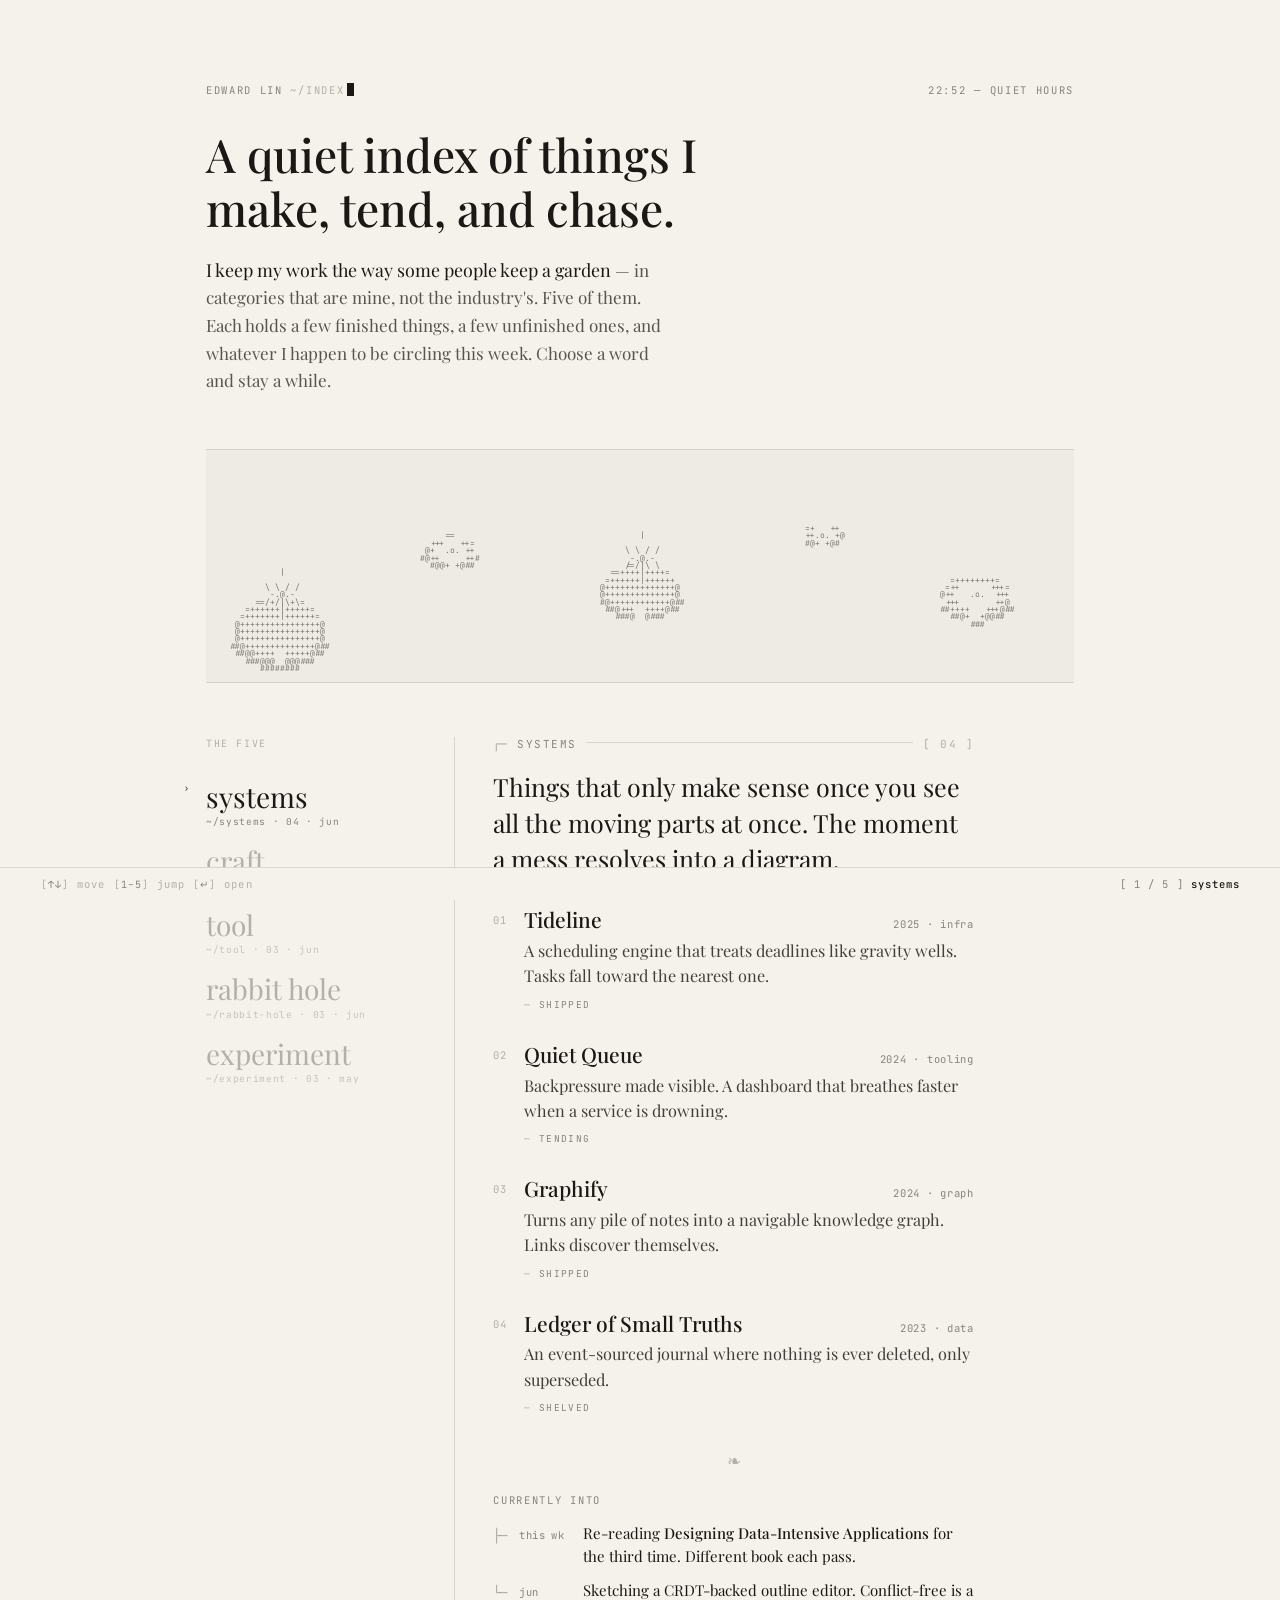
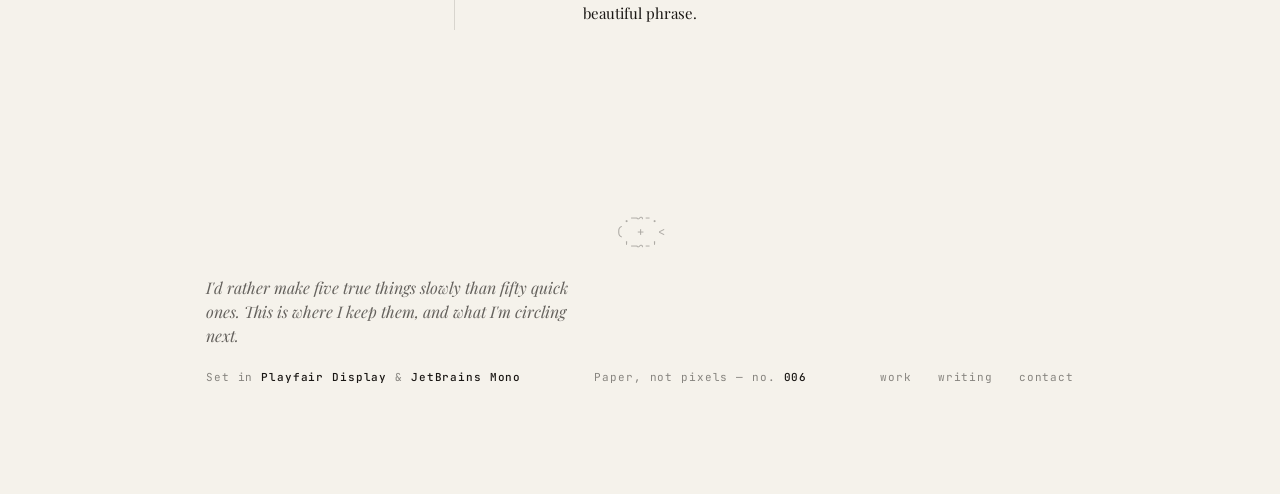
==== pond.html @ a30a9e7a "Taper pad rings with a decaying excitation after motion stops" ====
<!DOCTYPE html>
<html lang="en">
<head>
<meta charset="UTF-8" />
<meta name="viewport" content="width=device-width, initial-scale=1.0" />
<title>Edward Lin</title>
<link rel="preconnect" href="https://fonts.googleapis.com" />
<link rel="preconnect" href="https://fonts.gstatic.com" crossorigin />
<link href="https://fonts.googleapis.com/css2?family=JetBrains+Mono:wght@400;500&family=Playfair+Display:ital,wght@0,400;0,500;0,600;1,400;1,500&display=swap" rel="stylesheet" />
<style>
  :root {
    --paper: #F5F2EB;
    --ink: #1a1714;
    --soft: rgba(26, 23, 20, 0.50);
    --faint: rgba(26, 23, 20, 0.30);
    --hair: rgba(26, 23, 20, 0.13);
    --mono: "JetBrains Mono", ui-monospace, Menlo, monospace;
    --serif: "Playfair Display", Georgia, serif;
  }

  * { box-sizing: border-box; }

  html { -webkit-font-smoothing: antialiased; }
  body {
    margin: 0;
    min-height: 100vh;
    background: var(--paper);
    color: var(--ink);
    font-family: var(--serif);
    overflow-x: hidden;
    padding-bottom: 46px;
  }

  /* ---------- atmosphere: slow ripples under the paper ---------- */
  #pond {
    position: fixed;
    inset: 0;
    z-index: 0;
    pointer-events: none;
    overflow: hidden;
  }
  .ring {
    position: absolute;
    border: 1px solid rgba(26, 23, 20, 0.04);
    border-radius: 50%;
    width: 40px;
    height: 40px;
    transform: translate(-50%, -50%) scale(0.1);
    opacity: 0;
    will-change: transform, opacity;
  }
  @keyframes spread {
    0%   { opacity: 0;    transform: translate(-50%, -50%) scale(0.1); }
    20%  { opacity: 0.45; }
    100% { opacity: 0;    transform: translate(-50%, -50%) scale(9); }
  }
  .ring.tap { border-color: rgba(26, 23, 20, 0.22); }
  @keyframes tap {
    0%   { opacity: 0;   transform: translate(-50%, -50%) scale(0.1); }
    14%  { opacity: 0.6; }
    100% { opacity: 0;   transform: translate(-50%, -50%) scale(5.5); }
  }

  .page {
    position: relative;
    z-index: 1;
    max-width: 1000px;
    margin: 0 auto;
    padding: clamp(40px, 9vh, 110px) clamp(26px, 6vw, 66px) 70px;
  }

  /* ---------- header ---------- */
  .ripple-rule {
    font-family: var(--mono);
    text-align: center;
    letter-spacing: 0.55em;
    font-size: 13px;
    color: rgba(26, 23, 20, 0.20);
    margin: 0 0 clamp(38px, 7vh, 66px);
    -webkit-user-select: none;
    user-select: none;
  }
  .endmark {
    font-family: var(--mono);
    white-space: pre;
    width: max-content;
    margin: 0 auto 22px;
    font-size: 12px;
    line-height: 1.18;
    color: rgba(26, 23, 20, 0.32);
    -webkit-user-select: none;
    user-select: none;
  }

  /* ---------- ascii pond (three.js + AsciiEffect) ---------- */
  .asciipond {
    height: clamp(150px, 26vh, 240px);
    margin: 0 0 clamp(30px, 6vh, 54px);
    border-top: 1px solid rgba(26, 23, 20, 0.12);
    border-bottom: 1px solid rgba(26, 23, 20, 0.12);
    background: rgba(26, 23, 20, 0.028); /* faint ink wash: reads as water set into the paper */
    display: flex;
    align-items: center;
    justify-content: center;
    overflow: hidden;
    -webkit-user-select: none;
    user-select: none;
  }
  .asciipond > div {
    font-family: var(--mono) !important;
    color: rgba(26, 23, 20, 0.5);
    background: transparent !important;
  }
  .asciipond .rr-fallback {
    font-family: var(--mono);
    text-align: center;
    letter-spacing: 0.55em;
    font-size: 13px;
    color: rgba(26, 23, 20, 0.20);
  }

  .head {
    display: flex;
    justify-content: space-between;
    align-items: baseline;
    font-family: var(--mono);
    font-size: 10.5px;
    letter-spacing: 0.16em;
    text-transform: uppercase;
    color: var(--soft);
    margin-bottom: 30px;
  }
  .head .now { letter-spacing: 0.16em; }
  .head .prompt .dim { color: var(--faint); }
  .head .cursor {
    display: inline-block;
    width: 7px; height: 13px;
    margin-left: 3px;
    background: var(--ink);
    transform: translateY(2px);
    animation: blink 1.15s steps(1) infinite;
  }
  @keyframes blink { 0%, 50% { opacity: 1; } 50.01%, 100% { opacity: 0; } }

  .lede {
    font-family: var(--serif);
    font-size: clamp(30px, 5vw, 46px);
    font-style: normal;
    font-weight: 500;
    line-height: 1.18;
    margin: 0 0 20px;
    max-width: 18ch;
  }
  .opening {
    font-family: var(--serif);
    font-size: 17px;
    line-height: 1.62;
    color: rgba(26, 23, 20, 0.72);
    max-width: 46ch;
    margin: 0 0 clamp(30px, 6vh, 54px);
  }
  .opening .drop {
    font-size: 1.05em;
    color: var(--ink);
  }

  /* ---------- two columns ---------- */
  .body {
    display: flex;
    gap: clamp(40px, 7vw, 88px);
    align-items: flex-start;
  }

  .index {
    flex: 0 0 auto;
    display: flex;
    flex-direction: column;
    gap: 18px;
    position: sticky;
    top: 40px;
  }
  .index .ix-h {
    font-family: var(--mono);
    font-size: 10px;
    letter-spacing: 0.16em;
    text-transform: uppercase;
    color: var(--faint);
    margin-bottom: 14px;
  }
  .word {
    appearance: none;
    background: none;
    border: 0;
    text-align: left;
    cursor: pointer;
    display: flex;
    flex-direction: column;
    gap: 3px;
    padding: 0;
    position: relative;
  }
  .w-name {
    font-family: var(--serif);
    font-size: clamp(22px, 2.6vw, 28px);
    line-height: 1.08;
    color: var(--faint);
    transition: color 0.45s ease;
  }
  .word:hover .w-name { color: var(--soft); }
  .word:hover .mark { opacity: 0.35; transform: translateX(-2px); }
  .word.active .w-name { color: var(--ink); }
  .w-meta {
    font-family: var(--mono);
    font-size: 9.5px;
    letter-spacing: 0.07em;
    color: var(--faint);
    opacity: 0.7;
    transition: color 0.45s ease, opacity 0.45s ease;
  }
  .word.active .w-meta { color: var(--soft); opacity: 1; }
  .word:focus-visible {
    outline: 1px solid var(--hair);
    outline-offset: 6px;
  }
  .word .mark {
    position: absolute;
    left: -22px;
    top: 0.16em;
    color: var(--ink);
    opacity: 0;
    transform: translateX(-6px);
    transition: opacity 0.55s ease, transform 0.55s ease;
    font-family: var(--mono);
    font-size: 0.62em;
  }
  .word.active .mark { opacity: 1; transform: translateX(0); }

  /* ---------- reading ---------- */
  .reading {
    flex: 1 1 auto;
    min-width: 0;
    max-width: 52ch;
    padding-left: clamp(22px, 3vw, 40px);
    border-left: 1px solid var(--hair);
  }
  .reading.fade { animation: fade 0.32s cubic-bezier(.22,.61,.36,1); }
  @keyframes fade { from { opacity: 0.35; transform: translateY(4px); } to { opacity: 1; transform: none; } }

  .r-tag {
    display: flex;
    align-items: center;
    gap: 10px;
    font-family: var(--mono);
    font-size: 11px;
    letter-spacing: 0.13em;
    text-transform: uppercase;
    color: var(--soft);
    margin-bottom: 18px;
  }
  .r-tag .cap { color: var(--faint); letter-spacing: 0; }
  .r-tag .ln {
    flex: 1 1 auto;
    border-bottom: 1px solid var(--hair);
    transform: translateY(-1px);
  }
  .r-tag .ct { color: var(--faint); white-space: nowrap; }
  .r-blurb {
    font-family: var(--serif);
    font-size: clamp(21px, 2.4vw, 25px);
    line-height: 1.45;
    margin: 0 0 30px;
  }

  .aster {
    text-align: center;
    color: var(--faint);
    font-size: 15px;
    letter-spacing: 0.5em;
    margin: 0 0 28px;
    padding-right: 0.5em;
  }

  .entry {
    display: flex;
    gap: 18px;
    padding: 0 0 30px;
  }
  .entry .no {
    flex: 0 0 auto;
    font-family: var(--mono);
    font-size: 10.5px;
    color: var(--faint);
    padding-top: 6px;
    letter-spacing: 0.05em;
  }
  .entry .col { min-width: 0; }
  .entry .top {
    display: flex;
    align-items: baseline;
    gap: 12px;
  }
  .entry h3 {
    font-family: var(--serif);
    font-weight: 500;
    font-size: 21px;
    line-height: 1.18;
    margin: 0;
  }
  .entry .meta {
    font-family: var(--mono);
    font-size: 10.5px;
    letter-spacing: 0.07em;
    color: var(--soft);
    white-space: nowrap;
    margin-left: auto;
  }
  .entry p {
    font-family: var(--serif);
    font-size: 16.25px;
    line-height: 1.56;
    color: rgba(26, 23, 20, 0.82);
    margin: 6px 0 0;
  }
  .entry .state {
    display: inline-block;
    font-family: var(--mono);
    font-size: 9.5px;
    letter-spacing: 0.14em;
    text-transform: uppercase;
    color: var(--soft);
    margin-top: 9px;
  }
  .entry .state::before { content: "— "; color: var(--faint); }

  /* ---------- currently into (tree view) ---------- */
  .into { margin-top: 8px; }
  .fleuron {
    text-align: center;
    color: var(--faint);
    font-size: 17px;
    margin: 4px 0 22px;
  }
  .into .lbl {
    font-family: var(--mono);
    font-size: 10.5px;
    letter-spacing: 0.16em;
    text-transform: uppercase;
    color: var(--soft);
    margin-bottom: 10px;
  }
  .into .lbl .cap { color: var(--faint); letter-spacing: 0; margin-right: 7px; }
  .into-row {
    display: flex;
    gap: 12px;
    padding: 5px 0;
    align-items: baseline;
  }
  .into-row .branch {
    flex: 0 0 auto;
    font-family: var(--mono);
    font-size: 12px;
    color: var(--faint);
    letter-spacing: 0;
    transform: translateY(1px);
  }
  .into-row .when {
    flex: 0 0 52px;
    font-family: var(--mono);
    font-size: 10.5px;
    letter-spacing: 0.04em;
    color: var(--soft);
  }
  .into-row .what {
    font-family: var(--serif);
    font-size: 15px;
    line-height: 1.55;
  }
  .into-row .what b { font-weight: 500; }

  /* ---------- colophon ---------- */
  .colophon {
    position: relative;
    z-index: 1;
    max-width: 1000px;
    margin: 0 auto;
    padding: 30px clamp(26px, 6vw, 66px) 64px;
    margin-top: clamp(48px, 9vh, 90px);
  }
  .colophon .rule {
    border: 0;
    border-top: 1px solid var(--hair);
    margin: 0 0 20px;
  }
  .colophon .sign {
    font-family: var(--serif);
    font-style: italic;
    font-size: 16px;
    line-height: 1.5;
    color: rgba(26, 23, 20, 0.66);
    max-width: 44ch;
    margin: 0 0 22px;
  }
  .colophon .grid {
    display: flex;
    justify-content: space-between;
    flex-wrap: wrap;
    gap: 16px 30px;
    font-family: var(--mono);
    font-size: 11px;
    letter-spacing: 0.08em;
    color: var(--soft);
  }
  .colophon .grid b { color: var(--ink); font-weight: 500; }
  .colophon nav a {
    color: var(--soft);
    text-decoration: none;
    margin-left: 18px;
  }
  .colophon nav a:first-child { margin-left: 0; }
  .colophon nav a:hover { color: var(--ink); }

  /* ---------- status bar (TUI) ---------- */
  .statusbar {
    position: fixed;
    left: 0; right: 0; bottom: 0;
    z-index: 3;
    display: flex;
    justify-content: space-between;
    align-items: center;
    gap: 16px;
    padding: 9px clamp(16px, 5vw, 40px);
    background: var(--paper);
    border-top: 1px solid var(--hair);
    font-family: var(--mono);
    font-size: 10.5px;
    letter-spacing: 0.1em;
    color: var(--soft);
  }
  .statusbar .hints { color: var(--faint); }
  .statusbar kbd {
    font-family: var(--mono);
    font-size: 10px;
    color: var(--soft);
    padding: 0 1px;
  }
  .statusbar kbd::before { content: "["; color: var(--faint); }
  .statusbar kbd::after { content: "]"; color: var(--faint); }
  .statusbar .pos { white-space: nowrap; color: var(--soft); }
  .statusbar .pos b { color: var(--ink); font-weight: 500; }

  .reading:focus { outline: none; }

  @media (prefers-reduced-motion: reduce) {
    #pond { display: none; }
    .head .cursor { animation: none; }
    .reading.fade { animation: none; }
    .word { transition: none; }
  }

  @media (max-width: 700px) {
    .body { flex-direction: column; gap: 36px; }
    .index { position: static; flex-direction: row; flex-wrap: wrap; gap: 14px 22px; }
    .index .ix-h { width: 100%; margin-bottom: 4px; }
    .word { padding: 4px 2px; }
    .w-name { font-size: 20px; }
    .word .mark { display: none; }
    .word.active .w-name { text-decoration: underline; text-underline-offset: 6px; text-decoration-thickness: 1px; }
    .reading { max-width: none; border-left: 0; padding-left: 0; }
    .colophon .grid { flex-direction: column; gap: 10px; }
    .statusbar .hints { display: none; }
  }
</style>
</head>
<body>
  <div id="pond"></div>

  <main class="page">
    <div class="head">
      <span class="prompt">edward lin <span class="dim">~/index</span><span class="cursor"></span></span>
      <span class="now" id="now">—</span>
    </div>

    <h1 class="lede">A quiet index of things I make, tend, and chase.</h1>
    <p class="opening"><span class="drop">I keep my work the way some people keep a garden</span> — in categories that are mine, not the industry's. Five of them. Each holds a few finished things, a few unfinished ones, and whatever I happen to be circling this week. Choose a word and stay a while.</p>

    <div id="asciipond" class="asciipond" aria-hidden="true"><div class="rr-fallback">~ ~ ~ ~ ~ ~ ~ ~ ~ ~ ~ ~ ~ ~ ~</div></div>

    <div class="body">
      <nav class="index" id="index">
        <div class="ix-h">the five</div>
      </nav>
      <section class="reading" id="reading" tabindex="-1"></section>
    </div>
  </main>

  <footer class="colophon">
    <pre class="endmark" aria-hidden="true"> .-~-.
(  +  &lt;
 '-~-'</pre>
    <p class="sign">I'd rather make five true things slowly than fifty quick ones. This is where I keep them, and what I'm circling next.</p>
    <div class="grid">
      <span>Set in <b>Playfair Display</b> &amp; <b>JetBrains Mono</b></span>
      <span>Paper, not pixels — no. <b>006</b></span>
      <nav>
        <a href="#">work</a>
        <a href="#">writing</a>
        <a href="#">contact</a>
      </nav>
    </div>
  </footer>

  <div class="statusbar">
    <span class="hints"><kbd>↑↓</kbd> move <kbd>1–5</kbd> jump <kbd>↵</kbd> open</span>
    <span class="pos" id="pos">—</span>
  </div>

<script>
const TYPES = [
  {
    id: "systems", label: "systems", title: "Systems", touched: "jun",
    blurb: "Things that only make sense once you see all the moving parts at once. The moment a mess resolves into a diagram.",
    items: [
      { year: "2025", h: "Tideline", p: "A scheduling engine that treats deadlines like gravity wells. Tasks fall toward the nearest one.", tag: "infra", state: "shipped" },
      { year: "2024", h: "Quiet Queue", p: "Backpressure made visible. A dashboard that breathes faster when a service is drowning.", tag: "tooling", state: "tending" },
      { year: "2024", h: "Graphify", p: "Turns any pile of notes into a navigable knowledge graph. Links discover themselves.", tag: "graph", state: "shipped" },
      { year: "2023", h: "Ledger of Small Truths", p: "An event-sourced journal where nothing is ever deleted, only superseded.", tag: "data", state: "shelved" }
    ],
    feed: [
      { when: "this wk", what: "Re-reading <b>Designing Data-Intensive Applications</b> for the third time. Different book each pass." },
      { when: "jun", what: "Sketching a CRDT-backed outline editor. Conflict-free is a beautiful phrase." }
    ]
  },
  {
    id: "craft", label: "craft", title: "Craft", touched: "apr",
    blurb: "The slow, hand-tuned things. Kerning. Easing curves. The difference between fine and exactly right.",
    items: [
      { year: "2025", h: "Paper", p: "A monospace-and-serif reading theme that feels like warm e-ink. You're looking at it.", tag: "type", state: "tending" },
      { year: "2024", h: "Ripple", p: "A pond rendered with real CSS perspective. The browser does the hard part.", tag: "css", state: "shipped" },
      { year: "2024", h: "Margins", p: "A study in whitespace - twelve layouts of the same essay, each breathing differently.", tag: "layout", state: "shipped" }
    ],
    feed: [
      { when: "this wk", what: "Tuning easing on <b>cubic-bezier(.22,.61,.36,1)</b>. It's almost honest now." },
      { when: "apr", what: "Learned to set type in <b>Playfair</b> without it looking like a wedding invite." }
    ]
  },
  {
    id: "tool", label: "tool", title: "Tools", touched: "jun",
    blurb: "Small sharp things I build so I never have to do the boring part twice. Most live in my dotfiles.",
    items: [
      { year: "2025", h: "pond", p: "This site's renderer, extracted into a tiny library. Drop in pads, get a pond.", tag: "lib", state: "tending" },
      { year: "2024", h: "scrib", p: "A CLI that turns terminal sessions into shareable, replayable transcripts.", tag: "cli", state: "shipped" },
      { year: "2024", h: "warmlint", p: "A linter that only flags things that actually bit me before. Personal and petty.", tag: "dx", state: "shipped" }
    ],
    feed: [
      { when: "this wk", what: "Rewriting my <b>git aliases</b> for the hundredth time. This time is the one." }
    ]
  },
  {
    id: "rabbit-hole", label: "rabbit hole", title: "Rabbit Holes", touched: "jun",
    blurb: "Subjects I had no business spending a weekend on, and would do again. Curiosity with no exit plan.",
    items: [
      { year: "2025", h: "Lighthouse Optics", p: "Fresnel lenses, Argand lamps, and why Victorian engineers were quietly insane.", tag: "history", state: "open" },
      { year: "2024", h: "Pond Ecology", p: "What actually lives under a lily pad. Turns out: everything. Field notes inside.", tag: "nature", state: "open" },
      { year: "2024", h: "Calendars", p: "Why the week has seven days and nobody can agree when it starts.", tag: "time", state: "open" }
    ],
    feed: [
      { when: "this wk", what: "Down a hole on <b>medieval map sea monsters</b>. They mean 'here be tax issues'." },
      { when: "jun", what: "Reading about <b>how ice was shipped from Boston to Calcutta</b> in 1833." }
    ]
  },
  {
    id: "experiment", label: "experiment", title: "Experiments", touched: "may",
    blurb: "Unfinished on purpose. The point was the question, not the answer. Some of these will never ship.",
    items: [
      { year: "2025", h: "Slow Web", p: "A site that loads one paragraph per minute. Patience as an interface.", tag: "prototype", state: "open" },
      { year: "2024", h: "Echo Garden", p: "Generative ambient music seeded by your scroll speed. Mostly listenable.", tag: "audio", state: "shelved" },
      { year: "2024", h: "Marginalia", p: "Notes that only appear when two readers underline the same line.", tag: "social", state: "open" }
    ],
    feed: [
      { when: "this wk", what: "Testing whether a page can have <b>no buttons at all</b>. Only gestures." }
    ]
  }
];

/* ---------- index + reading ---------- */
const indexEl = document.getElementById("index");
const reading = document.getElementById("reading");
let active = 0;
const wordEls = [];

TYPES.forEach((t, i) => {
  const b = document.createElement("button");
  b.className = "word";
  b.innerHTML = `<span class="mark">›</span>` +
    `<span class="w-name">${t.label}</span>` +
    `<span class="w-meta">~/${t.id} · ${String(t.items.length).padStart(2, "0")} · ${t.touched}</span>`;
  b.addEventListener("click", () => select(i));
  indexEl.appendChild(b);
  wordEls.push(b);
});

function render() {
  const t = TYPES[active];
  [...indexEl.querySelectorAll(".word")].forEach((b, i) => {
    const on = i === active;
    b.classList.toggle("active", on);
    b.setAttribute("aria-current", on ? "true" : "false");
  });

  let html = `<div class="r-tag"><span class="cap">┌─</span><span>${t.title}</span><span class="ln"></span><span class="ct">[ ${String(t.items.length).padStart(2, "0")} ]</span></div>`;
  html += `<p class="r-blurb">${t.blurb}</p>`;
  t.items.forEach((it, i) => {
    html += `<div class="entry">
      <span class="no">${String(i + 1).padStart(2, "0")}</span>
      <div class="col">
        <div class="top"><h3>${it.h}</h3><span class="meta">${it.year} · ${it.tag}</span></div>
        <p>${it.p}</p>
        <span class="state">${it.state}</span>
      </div>
    </div>`;
  });
  html += `<div class="fleuron">❧</div>`;
  html += `<div class="into"><div class="lbl">currently into</div>`;
  t.feed.forEach((f, i) => {
    const last = i === t.feed.length - 1;
    html += `<div class="into-row"><span class="branch">${last ? "└─" : "├─"}</span><span class="when">${f.when}</span><span class="what">${f.what}</span></div>`;
  });
  html += `</div>`;

  reading.innerHTML = html;
  reading.classList.remove("fade");
  void reading.offsetWidth;
  reading.classList.add("fade");

  document.getElementById("pos").innerHTML =
    `[ ${active + 1} / ${TYPES.length} ] <b>${t.label}</b>`;
}

function select(i) {
  const next = (i + TYPES.length) % TYPES.length;
  if (next === active) return;
  active = next;
  render();
  if (!reduceMotion) tapRipple(wordEls[active]);
}

document.addEventListener("keydown", (e) => {
  if (e.key === "ArrowDown") { select(active + 1); e.preventDefault(); }
  else if (e.key === "ArrowUp") { select(active - 1); e.preventDefault(); }
  else if (/^[1-5]$/.test(e.key)) { select(parseInt(e.key, 10) - 1); }
  else if (e.key === "Enter") {
    reading.focus({ preventScroll: true });
    reading.scrollIntoView({ behavior: reduceMotion ? "auto" : "smooth", block: "start" });
  }
});

render();

/* ---------- a sense of now ---------- */
function descriptor(h) {
  if (h < 5) return "still hours";
  if (h < 9) return "early";
  if (h < 12) return "morning";
  if (h < 14) return "midday";
  if (h < 17) return "afternoon";
  if (h < 20) return "evening";
  if (h < 23) return "quiet hours";
  return "late";
}
function tick() {
  const d = new Date();
  const hh = String(d.getHours()).padStart(2, "0");
  const mm = String(d.getMinutes()).padStart(2, "0");
  document.getElementById("now").textContent = `${hh}:${mm} — ${descriptor(d.getHours())}`;
}
tick();
setInterval(tick, 20000);

/* ---------- atmosphere: slow ambient ripples ---------- */
const reduceMotion = window.matchMedia("(prefers-reduced-motion: reduce)").matches;
const pond = document.getElementById("pond");
function ripple() {
  const r = document.createElement("div");
  r.className = "ring";
  r.style.left = (5 + Math.random() * 90) + "vw";
  r.style.top = (8 + Math.random() * 84) + "vh";
  const dur = 9000 + Math.random() * 4000;
  r.style.animation = `spread ${dur}ms ease-out forwards`;
  pond.appendChild(r);
  setTimeout(() => r.remove(), dur + 200);
}
function scheduleRipple() {
  ripple();
  setTimeout(scheduleRipple, 6500 + Math.random() * 5500);
}
function tapRipple(el) {
  if (!el) return;
  const box = el.getBoundingClientRect();
  const r = document.createElement("div");
  r.className = "ring tap";
  r.style.left = (box.left + box.width / 2) + "px";
  r.style.top = (box.top + box.height / 2) + "px";
  r.style.animation = "tap 2200ms ease-out forwards";
  pond.appendChild(r);
  setTimeout(() => r.remove(), 2400);
}
if (!reduceMotion) {
  ripple();
  setTimeout(scheduleRipple, 4000);
}
</script>

<script>
/* Self-contained ASCII pond. No network, no WebGL. Renders a perspective
   water field of monospace glyphs into a <pre>, with a cursor ripple. */
(function () {
  const mount = document.getElementById("asciipond");
  if (!mount) return;
  const reduce = window.matchMedia("(prefers-reduced-motion: reduce)").matches;

  const RAMP = " .,:;-=+ox*#%@";
  const FONT = 8;           // glyph size in px (smaller = denser grid)
  const CELL_W = FONT * 0.6; // mono advance width approx
  const CELL_H = FONT * 0.92; // tighter line height packs more rows

  const pre = document.createElement("pre");
  pre.setAttribute("aria-hidden", "true");
  pre.style.margin = "0";
  pre.style.lineHeight = "0.92";
  pre.style.fontFamily = "var(--mono)";
  pre.style.fontSize = FONT + "px";
  pre.style.color = "rgba(26,23,20,0.55)";
  pre.style.whiteSpace = "pre";
  pre.style.letterSpacing = "0";
  mount.innerHTML = "";
  mount.appendChild(pre);

  let COLS = 0, ROWS = 0, cur = null, prev = null;
  function resize() {
    const w = Math.max(mount.clientWidth, 280);
    const h = Math.max(mount.clientHeight, 140);
    COLS = Math.max(20, Math.floor(w / CELL_W));
    ROWS = Math.max(8, Math.floor(h / CELL_H));
    cur = new Float32Array(COLS * ROWS);
    prev = new Float32Array(COLS * ROWS);
  }
  resize();
  window.addEventListener("resize", resize);

  // ---- wave engine: each cell relaxes toward the mean of its neighbours,
  //      minus its previous value, with damping. A local rule that radiates.
  //      Horizontal coupling >> vertical, so a point disturbance spreads as a
  //      flattened ellipse — the SAME perspective squash the lily pads use, so
  //      ripples read as lying on the tilted water plane, not as flat circles. ----
  const DAMP = 0.965;   // 1 = no energy loss; lower = ripples fade sooner
  const GAIN = 0.6;     // how strongly a disturbance maps to glyph brightness
  const WAVE_X = 0.28;  // horizontal wave-speed coefficient (wide spread)
  const WAVE_Y = 0.052; // vertical coefficient — much smaller → ripples ~2.3x wider than tall
  function drop(c, r, amp) {                 // bilinear deposit: spread over the 4 cells around (c,r)
    if (c < 1 || c > COLS - 2 || r < 1 || r > ROWS - 2) return;
    const c0 = Math.floor(c), r0 = Math.floor(r);
    const fc = c - c0, fr = r - r0;
    cur[r0 * COLS + c0]             += amp * (1 - fc) * (1 - fr);
    cur[r0 * COLS + c0 + 1]         += amp * fc * (1 - fr);
    cur[(r0 + 1) * COLS + c0]       += amp * (1 - fc) * fr;
    cur[(r0 + 1) * COLS + c0 + 1]   += amp * fc * fr;
  }
  function step() {
    for (let r = 1; r < ROWS - 1; r++) {
      const o = r * COLS;
      for (let c = 1; c < COLS - 1; c++) {
        const i = o + c;
        const lapx = cur[i - 1] + cur[i + 1] - 2 * cur[i];      // horizontal curvature
        const lapy = cur[i - COLS] + cur[i + COLS] - 2 * cur[i]; // vertical curvature
        let v = 2 * cur[i] - prev[i] + WAVE_X * lapx + WAVE_Y * lapy; // anisotropic wave eqn
        prev[i] = v * DAMP;
      }
    }
    const tmp = prev; prev = cur; cur = tmp;   // swap buffers
  }
  function heightAt(c, r) {
    c |= 0; r |= 0;
    if (c < 0 || c >= COLS || r < 0 || r >= ROWS) return 0;
    return cur[r * COLS + c];
  }

  // cursor in grid coordinates; only a *moving* cursor leaves a wake (still mouse = calm)
  const ptr = { c: 0, r: 0, pc: 0, pr: 0, on: false, moved: false };
  mount.addEventListener("pointermove", (ev) => {
    const b = mount.getBoundingClientRect();
    const nc = ((ev.clientX - b.left) / b.width) * COLS;
    const nr = ((ev.clientY - b.top) / b.height) * ROWS;
    if (!ptr.on) { ptr.pc = nc; ptr.pr = nr; }   // entering: start the trail here, no jump
    ptr.c = nc; ptr.r = nr;
    ptr.on = true;
    ptr.moved = true;
  });
  mount.addEventListener("pointerleave", () => { ptr.on = false; ptr.moved = false; });
  mount.addEventListener("pointerdown", (ev) => {        // click = one big ring
    const b = mount.getBoundingClientRect();
    drop(((ev.clientX - b.left) / b.width) * COLS,
         ((ev.clientY - b.top) / b.height) * ROWS, 16);
  });

  // Floating lily pads (u = horizontal 0..1, v = depth 0..1 where 1 is nearest).
  // ox/oy = current drift offset from home; vx/vy = drift velocity (normalised u/v units)
  // bloom: 0 = closed bud, 1 = small open flower, 2 = full lotus bloom
  // Pads are generated from a fixed seed: deterministic (no reshuffle on reload),
  // but data-driven — change the count and the pond re-lays itself out, never overlapping.
  const PAD_SEED = 0x5eed1eaf;
  const PAD_COUNT = (typeof TYPES !== "undefined" ? TYPES.length : 5);

  function mulberry32(a) {                            // tiny deterministic RNG
    return function () {
      a |= 0; a = (a + 0x6D2B79F5) | 0;
      let x = Math.imul(a ^ (a >>> 15), 1 | a);
      x = (x + Math.imul(x ^ (x >>> 7), 61 | x)) ^ x;
      return ((x ^ (x >>> 14)) >>> 0) / 4294967296;
    };
  }

  function makePads(n, seed) {
    const rng = mulberry32(seed);
    const lerp = (a, b, k) => a + (b - a) * k;
    const clamp = (x, lo, hi) => x < lo ? lo : x > hi ? hi : x;
    // normalised on-screen footprint of a pad (mirrors the perspective squash in drawPad)
    const halfU = (p) => p.r * (0.55 + p.v * 1.1) * 0.0145;
    const halfV = (p) => halfU(p) * 1.7;

    const out = [];
    for (let i = 0; i < n; i++) {
      const col = (i + 0.5) / n;                       // spread across the width…
      const u = clamp(col + (rng() - 0.5) * (0.4 / n), 0.12, 0.88); // …with a little jitter
      const near = i % 2 === 0;                        // alternate depth bands for variety
      const v = clamp((near ? 0.70 : 0.44) + (rng() - 0.5) * 0.18, 0.30, 0.86);
      const r = clamp(lerp(4.0, 8.6, v * v) * (0.9 + rng() * 0.3), 3.6, 8.8); // nearer = bigger
      const bloom = r >= 3.4 ? 1 : (rng() < 0.5 ? 1 : 0); // most pads: small flower or bud
      out.push({ u, v, r, ph: rng() * Math.PI * 2, rt: 30 + rng() * 200,
                 ox: 0, oy: 0, vx: 0, vy: 0, bloom });
    }

    // relax: nudge overlapping pads apart in depth (a few cheap passes)
    for (let pass = 0; pass < 6; pass++) {
      for (let i = 0; i < out.length; i++) {
        for (let j = i + 1; j < out.length; j++) {
          const a = out[i], b = out[j];
          const du = a.u - b.u, dv = a.v - b.v;
          const su = halfU(a) + halfU(b), sv = halfV(a) + halfV(b);
          if (Math.abs(du) < su && Math.abs(dv) < sv) {
            const push = (sv - Math.abs(dv)) * 0.5 + 0.01;
            const dir = dv >= 0 ? 1 : -1;
            a.v = clamp(a.v + dir * push, 0.30, 0.86);
            b.v = clamp(b.v - dir * push, 0.30, 0.86);
          }
        }
      }
    }
    // the largest one or two pads become standing lotuses (bloom on a raised stem)
    const bySize = out.map((_, i) => i).sort((a, b) => out[b].r - out[a].r);
    const nLotus = out.length >= 4 ? 2 : 1;
    for (let k = 0; k < nLotus && k < bySize.length; k++) out[bySize[k]].bloom = 2;

    // closest pad sits in front: redraw order already sorts by v elsewhere
    return out;
  }

  const pads = makePads(PAD_COUNT, PAD_SEED);

  // ---- pad drift tuning ----
  const PAD_PUSH = 0.0026;    // how hard a passing ripple shoves a pad — pads jostle in place, not sail away
  const PAD_SPRING = 0.006;   // tether pulling each pad back to its home position (lower = slower float-back)
  const PAD_FRICTION = 0.82;  // velocity damping (lower = settles sooner)
  const PAD_MAXOFF = 0.035;   // max drift from home (fraction of band) — kept small so pads barely wander
  const PAD_BOB = 1.05;       // vertical rise/fall as a pad rides the swell (rows per unit height)
  const PAD_REF_R = 4.6;      // a "medium" pad; bigger than this feels heavier, smaller feels lighter

  // heavier pads resist the swell: a big lily pad has more mass, so it bobs and
  // drifts less and glides back home more lazily than a little one
  function padWeight(p) { return Math.pow(p.r / PAD_REF_R, 1.3); }

  // live centre of a pad: home + slow idle drift + ripple-driven offset
  function padCenter(p, t) {
    const cu = p.u + Math.sin(t * 0.08 + p.ph) * 0.022 + p.ox;
    const cv = p.v + Math.sin(t * 0.11 + p.ph) * 0.010 + p.oy;
    return [cu, cv];
  }

  function driftPad(p, t) {                           // shove from wave slope, then spring home
    const [cu, cv] = padCenter(p, t);
    const cx = cu * (COLS - 1);
    const cy = cv * (ROWS - 1);
    const gx = heightAt(cx + 1, cy) - heightAt(cx - 1, cy);   // surface slope (gradient)
    const gy = heightAt(cx, cy + 1) - heightAt(cx, cy - 1);
    const w = padWeight(p);                            // heavier = shoved less, glides longer
    const fric = Math.min(0.9, PAD_FRICTION + (w - 1) * 0.03);
    p.vx += (PAD_PUSH * gx - PAD_SPRING * p.ox) / w;
    p.vy += (PAD_PUSH * gy - PAD_SPRING * p.oy) / w;
    p.vx *= fric; p.vy *= fric;
    p.ox += p.vx; p.oy += p.vy;
    if (p.ox > PAD_MAXOFF) p.ox = PAD_MAXOFF; else if (p.ox < -PAD_MAXOFF) p.ox = -PAD_MAXOFF;
    if (p.oy > PAD_MAXOFF) p.oy = PAD_MAXOFF; else if (p.oy < -PAD_MAXOFF) p.oy = -PAD_MAXOFF;
  }

  function drawPad(grid, pad, t) {
    const [cu, cv] = padCenter(pad, t);
    const cx = cu * (COLS - 1);
    let cy = cv * (ROWS - 1);
    cy += heightAt(cx, cy) * (PAD_BOB / padWeight(pad)); // ride the ripples it sits on (heavier bobs less)

    const rx = pad.r * (0.55 + cv * 1.1);          // nearer pads are larger
    const ry = rx * 0.5 * (0.62 + 0.5 * cv);       // ellipse + perspective squash
    const NOTCH = Math.PI / 2;                      // notch faces the viewer (down)
    const SLIT = 0.16;                              // half-width of the notch slit
    const standing = pad.bloom >= 2 && rx > 2.4;    // big pad: lotus raised on a stem
    const flat = pad.bloom === 1 && rx > 2.2;       // small pad: a little flower lying on it
    const bedCore = flat ? 0.34 : 0;                 // only flat flowers clear a bed in the leaf

    const r0 = Math.max(0, Math.floor(cy - ry - 2));
    const r1 = Math.min(ROWS - 1, Math.ceil(cy + ry + 2));
    const c0 = Math.max(0, Math.floor(cx - rx - 1));
    const c1 = Math.min(COLS - 1, Math.ceil(cx + rx + 1));

    for (let r = r0; r <= r1; r++) {
      for (let c = c0; c <= c1; c++) {
        const ex = (c - cx) / rx;
        const ey = (r - cy) / ry;                  // positive = toward viewer
        const dd = ex * ex + ey * ey;

        if (dd > 1) {
          if (dd < 1.4 && ey > 0.25) grid[r][c] = "#"; // dark underside edge
          continue;
        }
        const ang = Math.atan2(ey, ex);
        if (dd > 0.28 && Math.abs(ang - NOTCH) < SLIT) continue; // thin notch slit

        if (dd > 0.82) {
          grid[r][c] = ey < -0.35 ? "=" : "@";     // upper rim catches light
        } else if (flat && dd < bedCore) {
          grid[r][c] = " ";                          // clear an open bed for a flat flower
        } else {
          grid[r][c] = "+";                          // leaf body
        }
      }
    }

    // bounds-checked plotter in absolute grid coords
    const putAt = (cc, rr, ch) => {
      cc = Math.round(cc); rr = Math.round(rr);
      if (rr >= 0 && rr < ROWS && cc >= 0 && cc < COLS) grid[rr][cc] = ch;
    };
    const spoke = (a) => {                            // stroke aligned to the radial direction
      const dx = Math.cos(a), dy = Math.sin(a);
      if (Math.abs(dx) > 2.2 * Math.abs(dy)) return "-";
      if (Math.abs(dy) > 2.2 * Math.abs(dx)) return "|";
      return dx * dy > 0 ? "\\" : "/";
    };
    const drawLotus = (lc, lr, hr, vr, layered) => { // a lotus bloom centred at (lc,lr)
      const ring = (radF, n, off, ch) => {
        for (let k = 0; k < n; k++) {
          const a = off + (k / n) * Math.PI * 2;
          putAt(lc + hr * radF * Math.cos(a), lr + vr * radF * Math.sin(a),
                ch === null ? spoke(a) : ch);
        }
      };
      if (layered) ring(0.66, 6, Math.PI / 6, null); // outer petal layer, offset
      ring(0.34, 6, 0, null);                         // inner petal layer
      putAt(lc, lr, "@"); putAt(lc - 1, lr, "."); putAt(lc + 1, lr, "."); // seed-pod heart
    };

    const bcx = Math.round(cx), bcy = Math.round(cy);
    if (standing) {
      const stemTop = bcy - Math.max(3, Math.round(ry * 0.75 + 1.5));  // bloom sits just above its leaf
      const stemBase = bcy - Math.max(1, Math.round(ry * 0.55));        // emerges at the leaf's back rim
      for (let rr = stemTop + 1; rr <= stemBase; rr++) putAt(bcx, rr, "|"); // short stem, no skewer
      const hr = Math.max(2.8, rx * 0.62);             // bloom faces the viewer: rounder + a touch larger
      const vr = Math.max(2.2, hr * 0.8);
      drawLotus(bcx, stemTop, hr, vr, true);
    } else if (flat) {
      putAt(bcx, bcy, "o"); putAt(bcx - 1, bcy, "."); putAt(bcx + 1, bcy, "."); // little flower
    } else {
      putAt(bcx, bcy, "o");                            // closed bud
    }
  }

  const rain = [];        // raindrops currently falling: {c, r, vr, hit, amp}
  let dripT = 120;
  function frame(t) {
    // inject energy
    if (ptr.on && ptr.moved) {                       // wake spread along the path travelled this frame
      const steps = Math.max(1, Math.ceil(Math.hypot(ptr.c - ptr.pc, ptr.r - ptr.pr)));
      for (let s = 1; s <= steps; s++) {
        const f = s / steps;
        drop(ptr.pc + (ptr.c - ptr.pc) * f, ptr.pr + (ptr.r - ptr.pr) * f, 0.9 / steps);
      }
      ptr.pc = ptr.c; ptr.pr = ptr.r; ptr.moved = false;
    }
    if (--dripT <= 0) {                              // occasionally a raindrop falls into the pond
      const c = 2 + Math.random() * (COLS - 4);
      const hit = Math.max(3, Math.round((0.5 + Math.random() * 0.45) * (ROWS - 1))); // lands lower in the scene
      rain.push({ c, r: 0, vr: 0.6 + Math.random() * 0.5, hit, amp: 5 + Math.random() * 3 });
      dripT = 200 + Math.random() * 260;
    }
    for (let i = rain.length - 1; i >= 0; i--) {     // advance each drop; it splashes when it hits the water
      const d = rain[i];
      d.r += d.vr;
      if (d.r >= d.hit) { drop(d.c, d.hit, d.amp); rain.splice(i, 1); }  // strong splash ring on impact
    }
    for (let i = 0; i < pads.length; i++) {          // a pad sheds a ring only when IT actually moves (gets shoved/drifts) — a wave merely passing under a still pad won't trigger one
      const p = pads[i];
      const [cu, cv] = padCenter(p, t);
      const cx = cu * (COLS - 1), cy = cv * (ROWS - 1);
      const activity = Math.hypot(p.vx, p.vy);       // the pad's own drift speed this frame
      p.exc = Math.max(activity, (p.exc || 0) * 0.94); // excitation charges with motion, then bleeds off -> rings taper instead of cutting out
      const rx = p.r * (0.55 + cv * 1.1);
      const ry = rx * 0.5 * (0.62 + 0.5 * cv);
      if (!p.rings) p.rings = [];
      if (p.ringCd === undefined) p.ringCd = 0;
      p.ringCd--;
      if (p.exc > 0.0012 && p.ringCd <= 0) {         // keeps shedding (ever fainter) for a moment after it settles
        const str = Math.min(1, p.exc * 170);
        p.rings.push({ age: 0, maxAge: 14 + str * 46, cx, cy, rx, ry, str }); // bigger disturbance -> longer, farther ring
        p.ringCd = 9;
      }
      for (let k = p.rings.length - 1; k >= 0; k--) { // age the rings out
        if (++p.rings[k].age > p.rings[k].maxAge) p.rings.splice(k, 1);
      }
    }

    step();

    // safety governor: the field should only ever lose energy. If anything ever
    // pumps it upward, bleed the whole surface back down so nothing can run away.
    let sAbs = 0;
    for (let k = 0; k < cur.length; k += 7) sAbs += Math.abs(cur[k]);
    const meanAbs = sAbs / (cur.length / 7);
    if (meanAbs > 2.0) {
      const f = 2.0 / meanAbs;
      for (let k = 0; k < cur.length; k++) { cur[k] *= f; prev[k] *= f; }
    }

    for (let i = 0; i < pads.length; i++) driftPad(pads[i], t);  // ripples shove pads, tether pulls home

    const grid = new Array(ROWS);
    for (let r = 0; r < ROWS; r++) {
      const row = new Array(COLS);
      const o = r * COLS;
      for (let c = 0; c < COLS; c++) {
        // map DISTURBANCE (not absolute level): calm water -> blank paper,
        // only ripple crests/troughs draw glyphs. A light 3x3 blur softens the
        // step between adjacent ramp glyphs so the surface reads smooth, not chunky.
        let h;
        if (r > 0 && r < ROWS - 1 && c > 0 && c < COLS - 1) {
          h = cur[o + c] * 0.4 +
              (cur[o + c - 1] + cur[o + c + 1] + cur[o + c - COLS] + cur[o + c + COLS]) * 0.15;
        } else {
          h = cur[o + c];
        }
        let n = Math.abs(h) * GAIN;
        if (n > 1) n = 1;
        row[c] = RAMP[(n * (RAMP.length - 1)) | 0];
      }
      grid[r] = row;
    }

    for (let i = 0; i < pads.length; i++) {          // expanding rings shed by bobbing pads — cosmetic overlay on calm water
      const p = pads[i];
      if (!p.rings) continue;
      for (let j = 0; j < p.rings.length; j++) {
        const g = p.rings[j];
        const f = g.age / g.maxAge;                  // 0 (just shed) -> 1 (faded)
        const grow = 1 + f * (1.4 + g.str * 2.4);     // stronger disturbance pushes the ring farther out
        const er = g.rx * grow, ev = g.ry * grow;
        const lvl = Math.round((1 - f) * 3 * g.str); // fades as it spreads
        if (lvl <= 0) continue;
        const ch = ".:-="[Math.min(3, lvl)] || ".";
        const n = Math.max(14, Math.round((er + ev) * 1.5));
        for (let k = 0; k < n; k++) {
          const a = (k / n) * Math.PI * 2;
          const cc = Math.round(g.cx + Math.cos(a) * er);
          const rr = Math.round(g.cy + Math.sin(a) * ev);
          if (rr >= 0 && rr < ROWS && cc >= 0 && cc < COLS && grid[rr][cc] === " ")
            grid[rr][cc] = ch;                        // only over blank water, so it never clobbers waves or pads
        }
      }
    }

    const order = pads.map((_, i) => i).sort((a, b) => padCenter(pads[a], t)[1] - padCenter(pads[b], t)[1]);
    for (let i = 0; i < order.length; i++) drawPad(grid, pads[order[i]], t); // nearer pads draw on top

    for (let i = 0; i < rain.length; i++) {          // the drop itself, falling through the air toward the water
      const d = rain[i];
      const rr = Math.round(d.r), cc = Math.round(d.c);
      if (rr >= 0 && rr < ROWS && cc >= 0 && cc < COLS) {
        if (rr - 1 >= 0 && grid[rr - 1][cc] === " ") grid[rr - 1][cc] = "."; // faint trail above
        grid[rr][cc] = "'";                          // the teardrop
      }
    }

    let out = "";
    for (let r = 0; r < ROWS; r++) {
      out += grid[r].join("");
      if (r < ROWS - 1) out += "\n";
    }
    pre.textContent = out;
  }

  const start = performance.now();
  (function loop(now) {
    frame((now - start) / 1000);
    requestAnimationFrame(loop);
  })(start);
})();
</script>
</body>
</html>
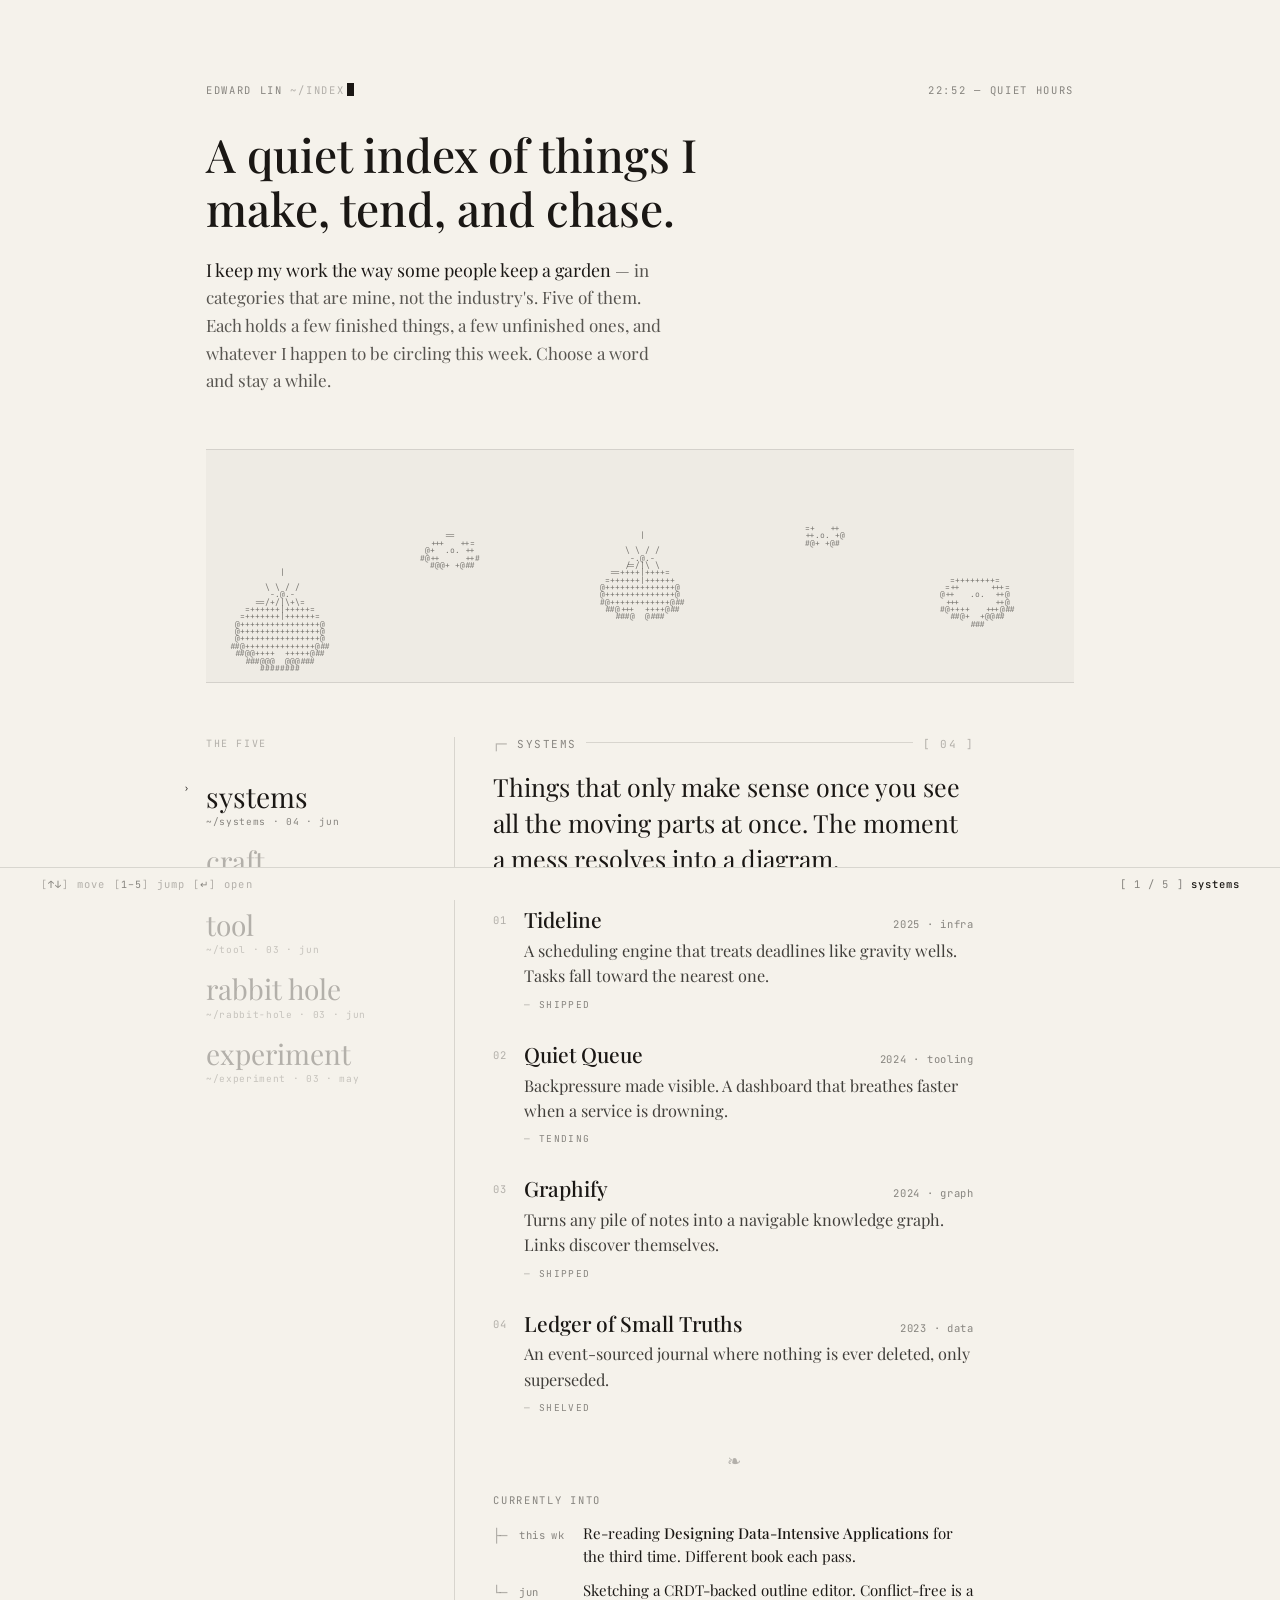
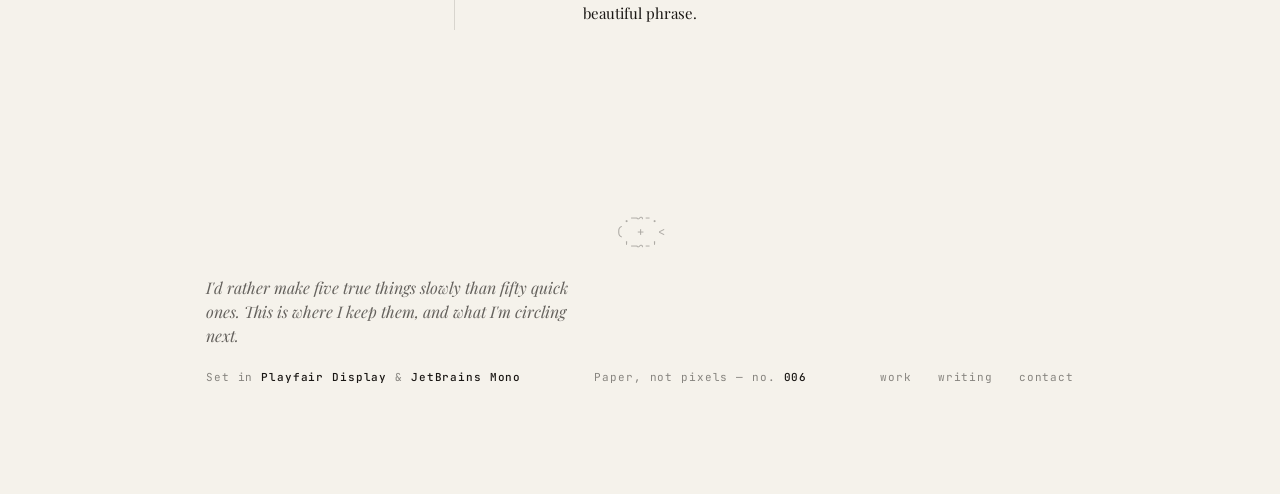
==== commit 673ad076: "Tighten ring cadence for smoother pad ripples" ====
--- a/pond.html
+++ b/pond.html
@@ -1019,7 +1019,7 @@
       if (p.exc > 0.0012 && p.ringCd <= 0) {         // keeps shedding (ever fainter) for a moment after it settles
         const str = Math.min(1, p.exc * 170);
         p.rings.push({ age: 0, maxAge: 14 + str * 46, cx, cy, rx, ry, str }); // bigger disturbance -> longer, farther ring
-        p.ringCd = 9;
+        p.ringCd = 5;
       }
       for (let k = p.rings.length - 1; k >= 0; k--) { // age the rings out
         if (++p.rings[k].age > p.rings[k].maxAge) p.rings.splice(k, 1);
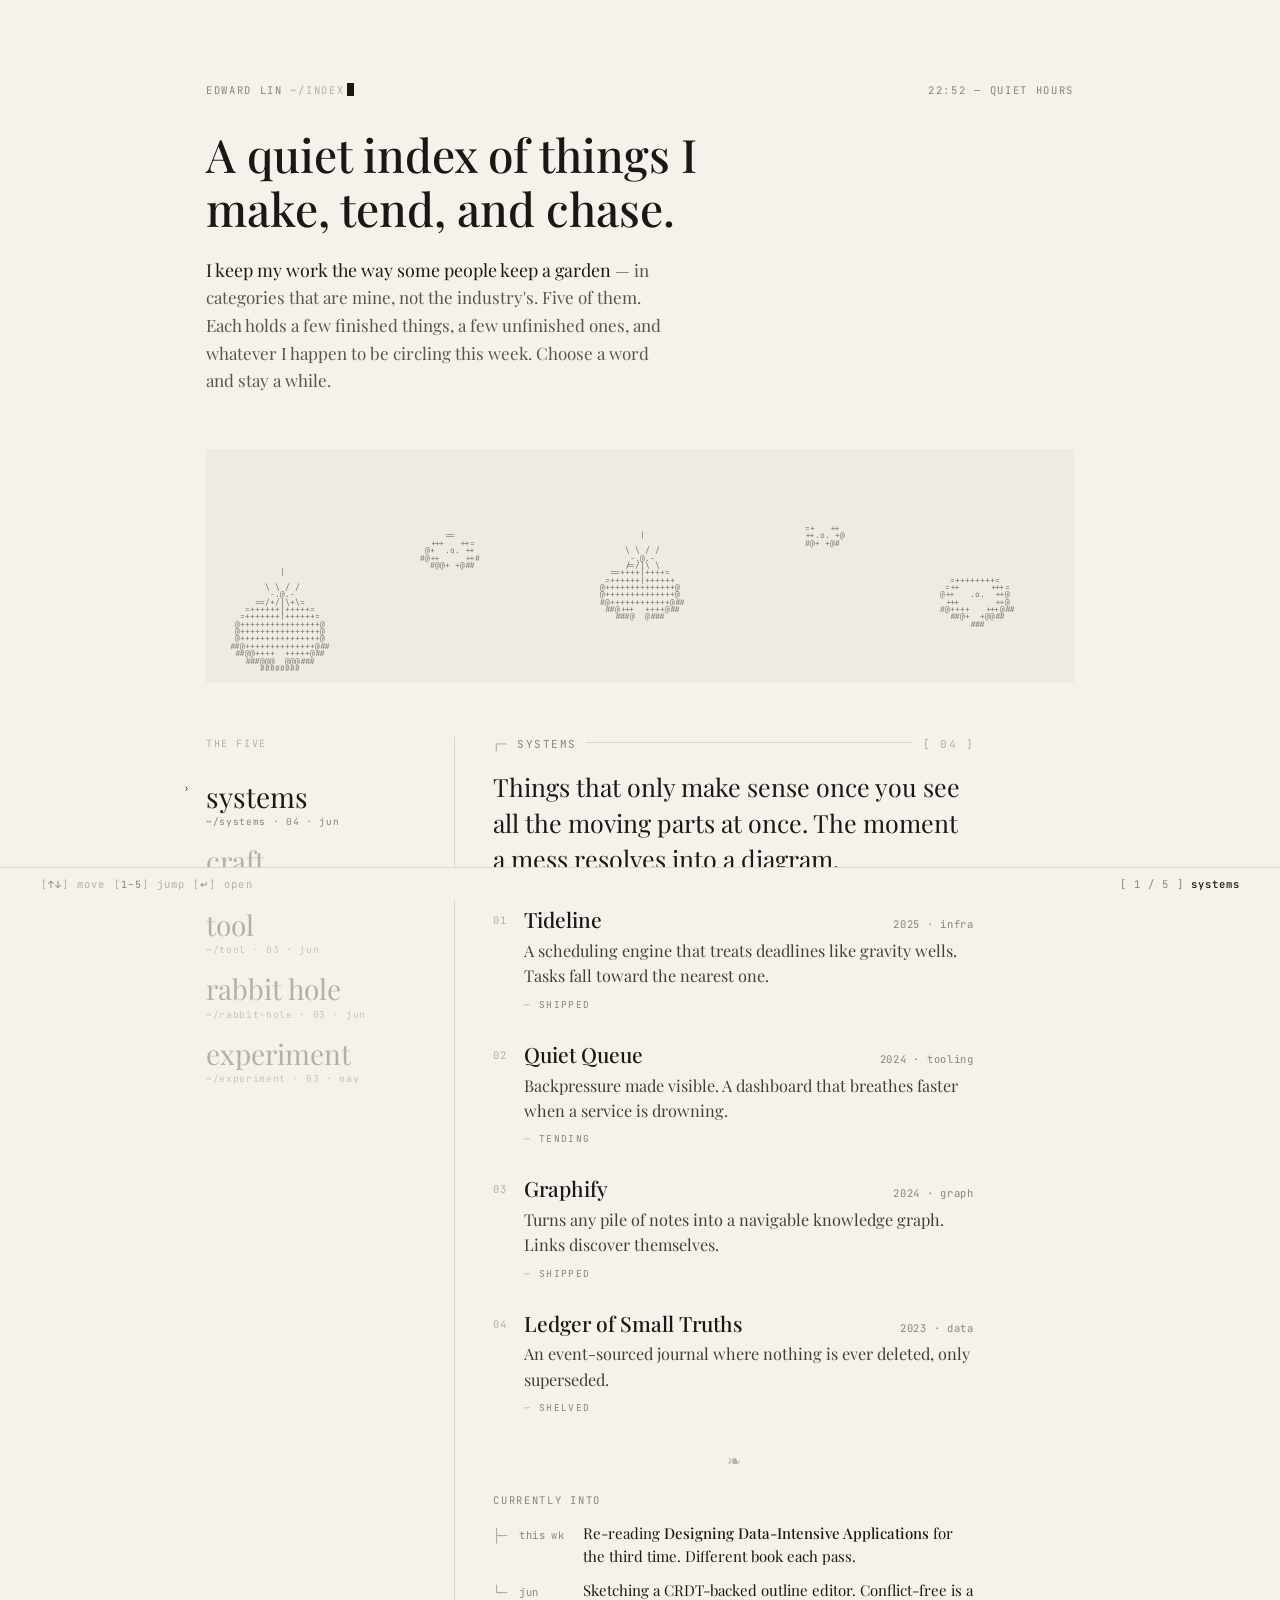
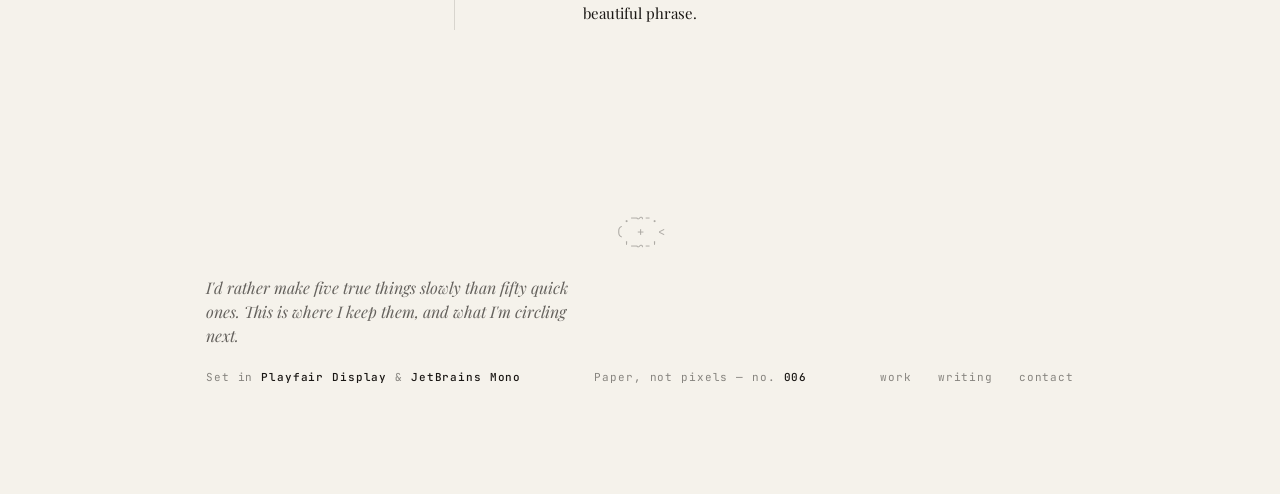
==== commit 18a3bc91: "Drop pond band borders in favor of the water wash" ====
--- a/pond.html
+++ b/pond.html
@@ -96,8 +96,6 @@
   .asciipond {
     height: clamp(150px, 26vh, 240px);
     margin: 0 0 clamp(30px, 6vh, 54px);
-    border-top: 1px solid rgba(26, 23, 20, 0.12);
-    border-bottom: 1px solid rgba(26, 23, 20, 0.12);
     background: rgba(26, 23, 20, 0.028); /* faint ink wash: reads as water set into the paper */
     display: flex;
     align-items: center;
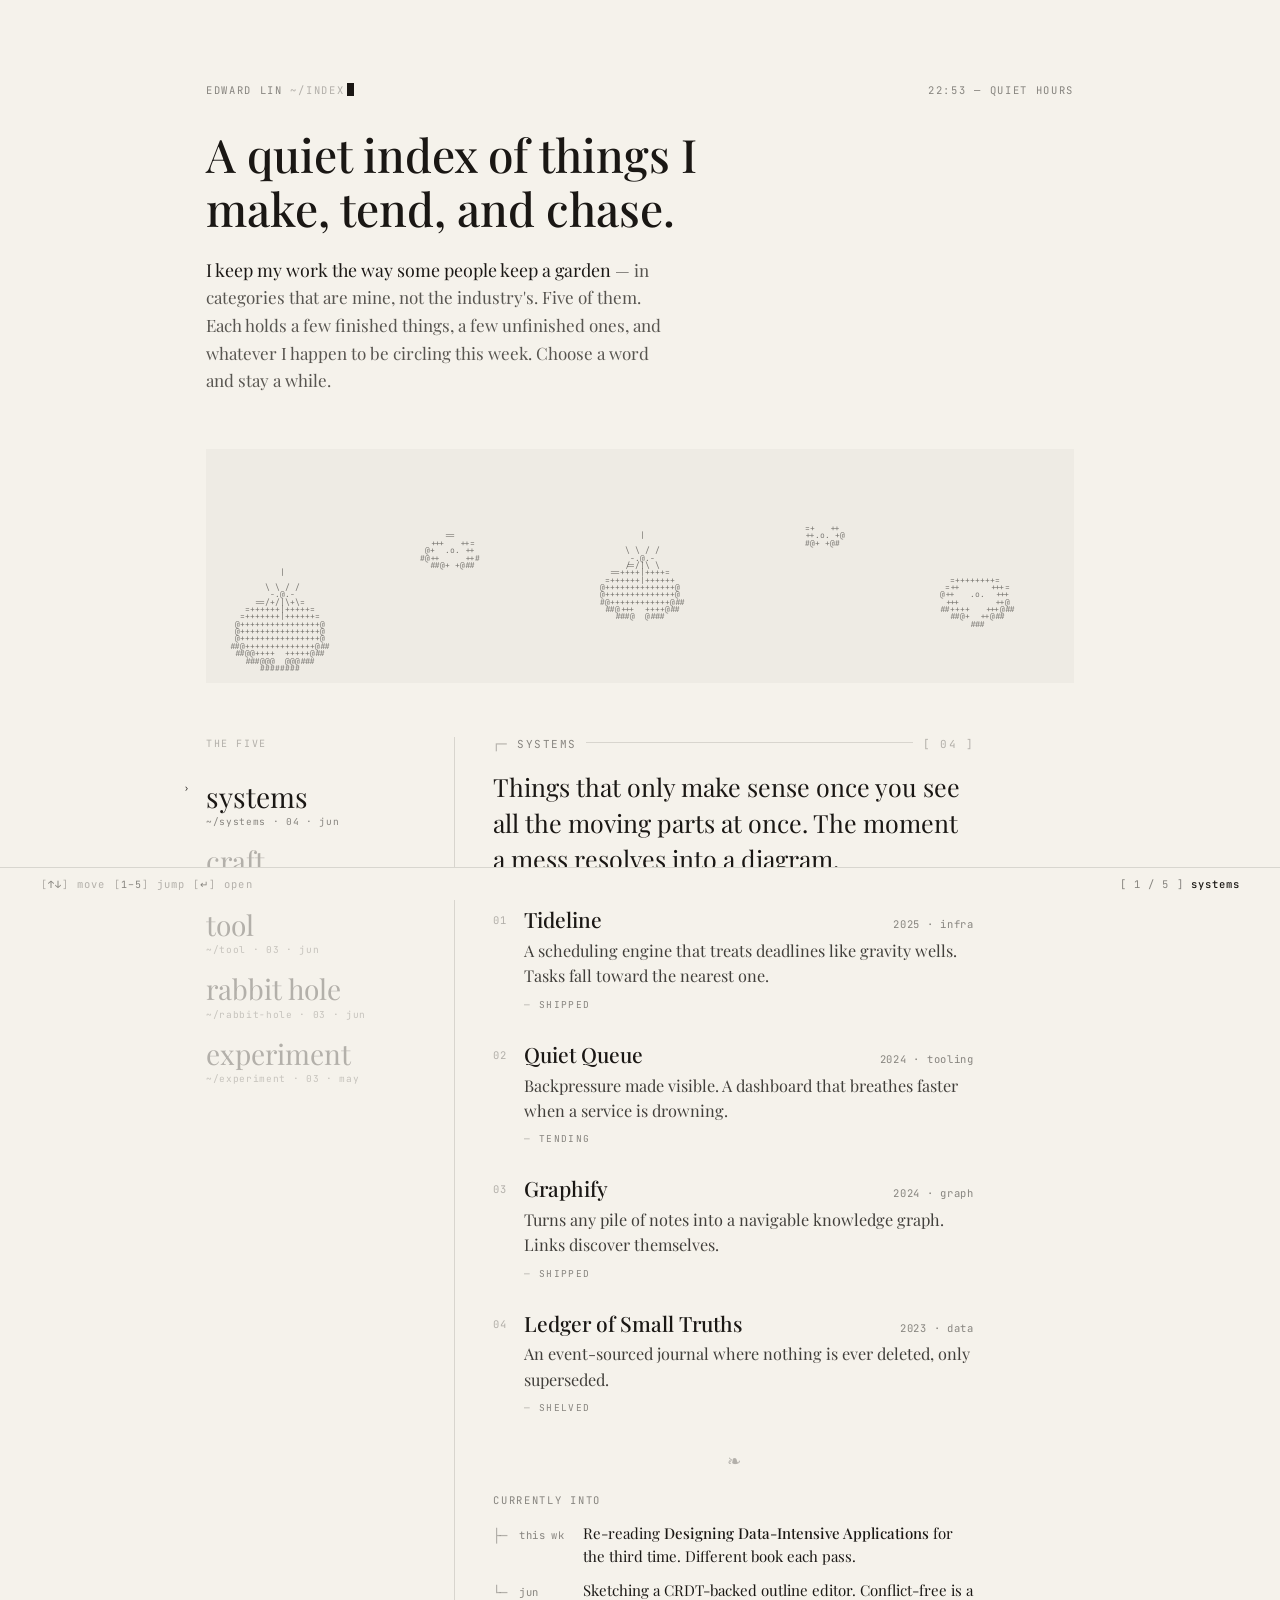
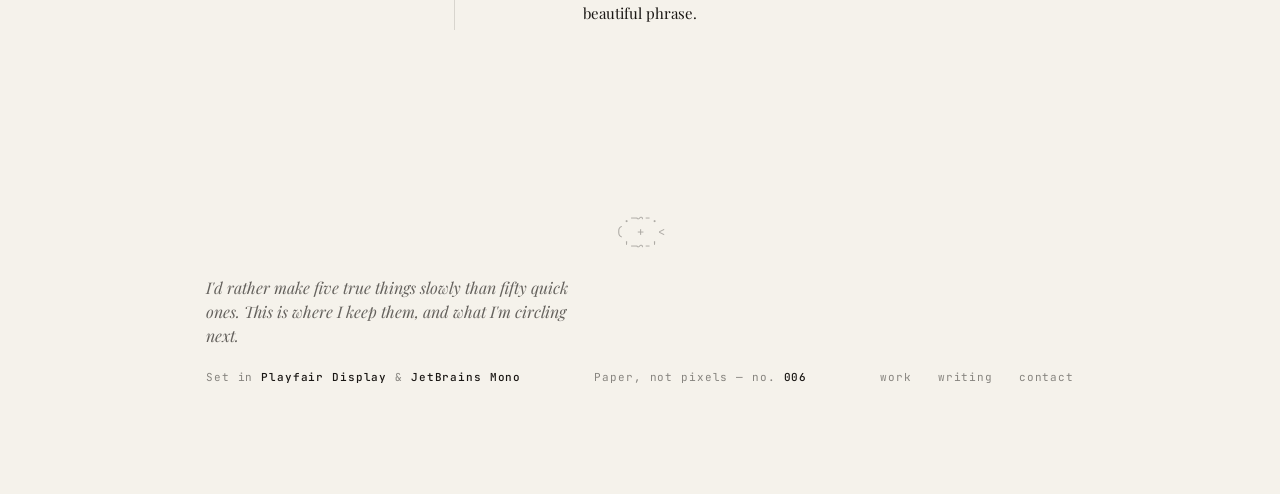
==== commit 014ecb1a: "Make pad ripples a touch more sensitive" ====
--- a/pond.html
+++ b/pond.html
@@ -1014,8 +1014,8 @@
       if (!p.rings) p.rings = [];
       if (p.ringCd === undefined) p.ringCd = 0;
       p.ringCd--;
-      if (p.exc > 0.0012 && p.ringCd <= 0) {         // keeps shedding (ever fainter) for a moment after it settles
-        const str = Math.min(1, p.exc * 170);
+      if (p.exc > 0.0008 && p.ringCd <= 0) {         // keeps shedding (ever fainter) for a moment after it settles
+        const str = Math.min(1, p.exc * 215);
         p.rings.push({ age: 0, maxAge: 14 + str * 46, cx, cy, rx, ry, str }); // bigger disturbance -> longer, farther ring
         p.ringCd = 5;
       }
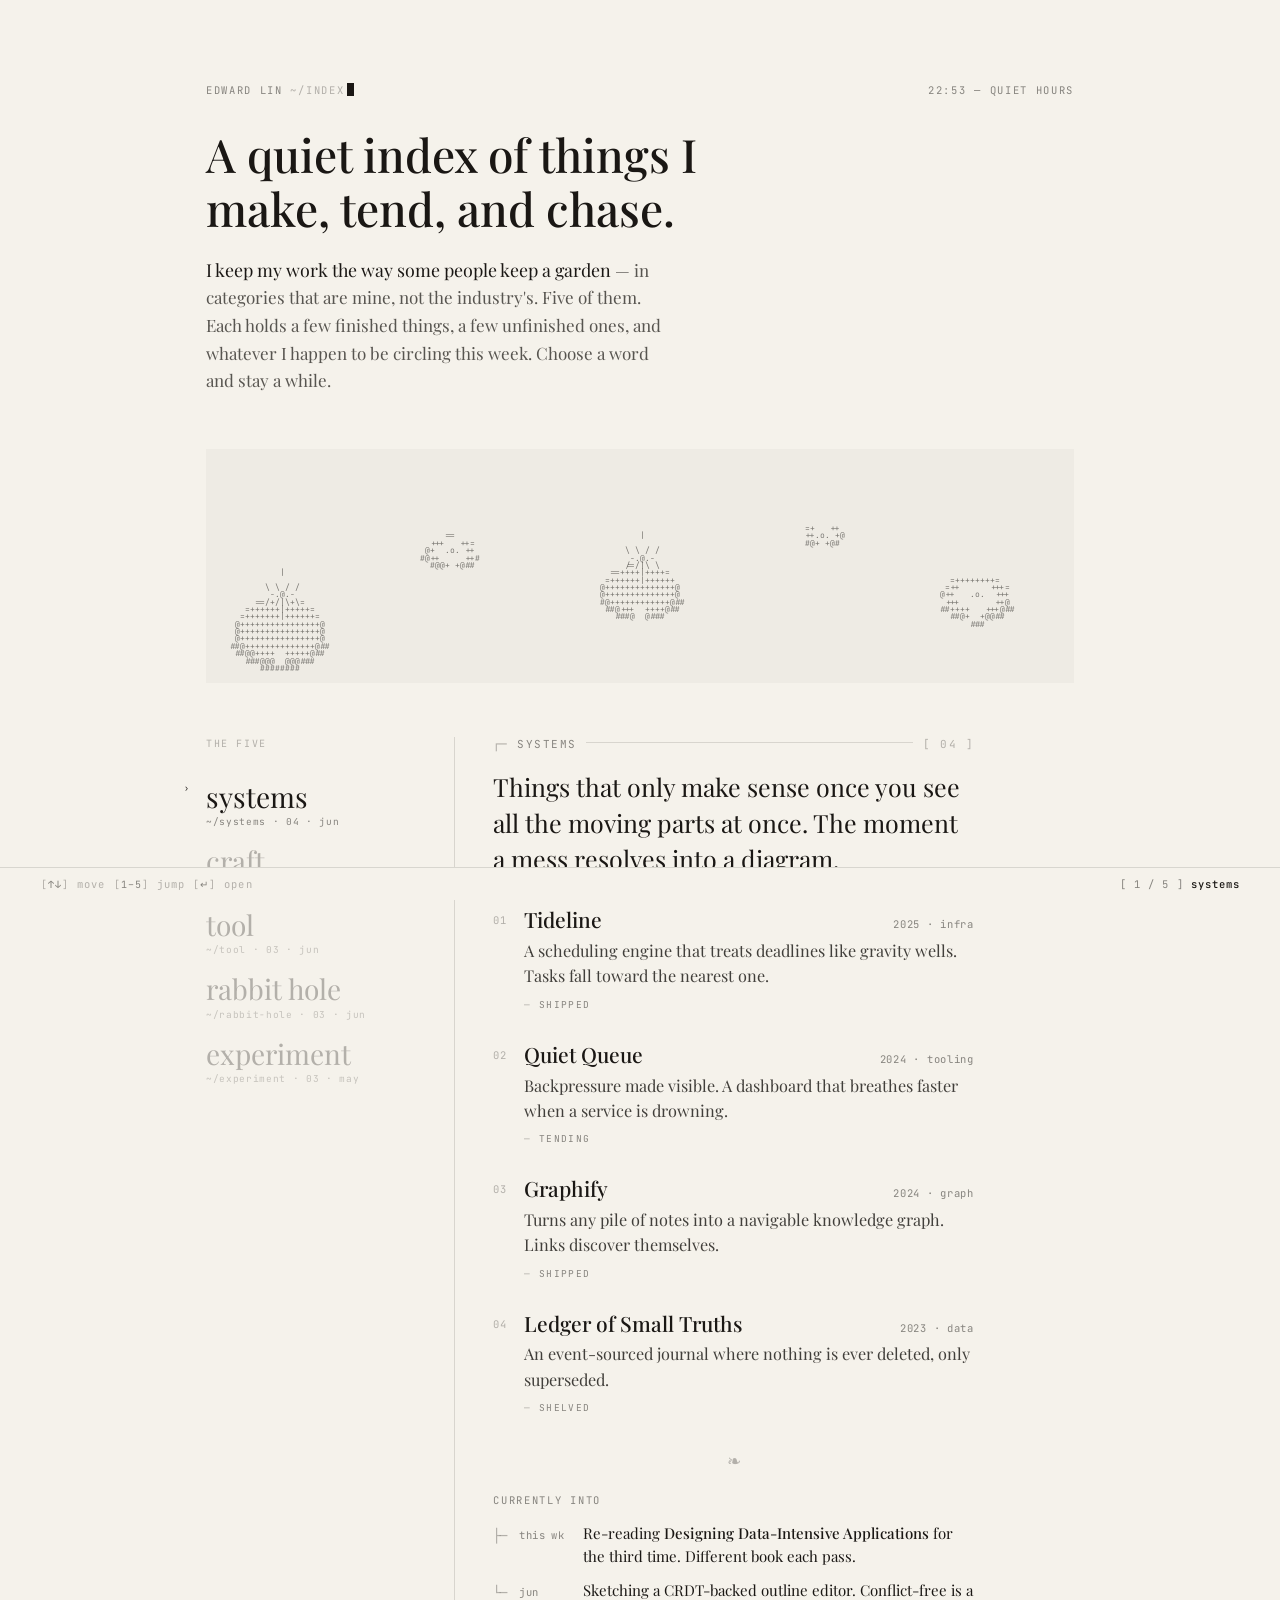
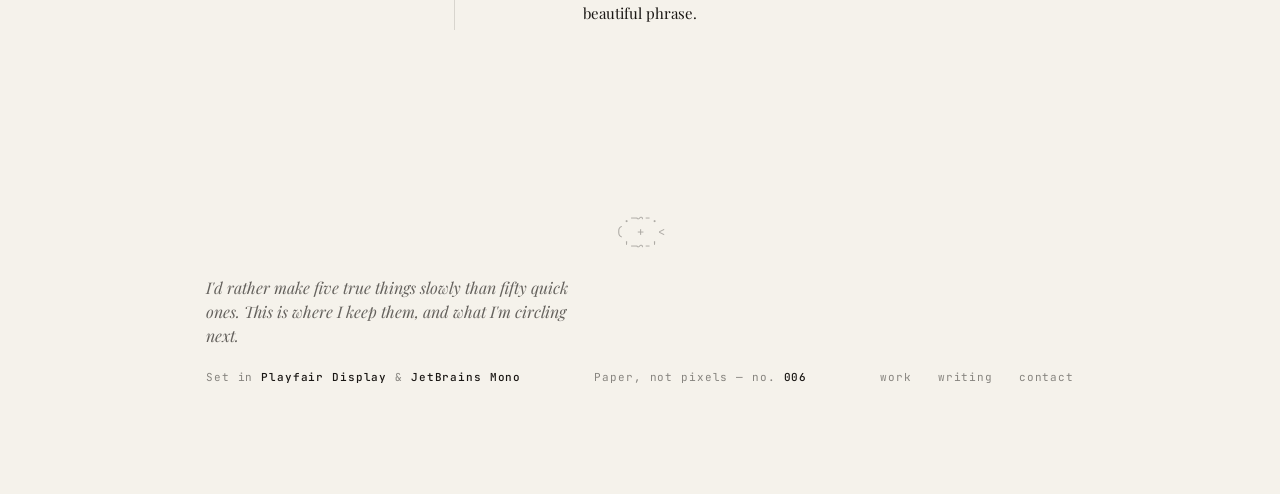
==== commit a0e8d7db: "Revert ring cadence to 9 frames" ====
--- a/pond.html
+++ b/pond.html
@@ -1017,7 +1017,7 @@
       if (p.exc > 0.0008 && p.ringCd <= 0) {         // keeps shedding (ever fainter) for a moment after it settles
         const str = Math.min(1, p.exc * 215);
         p.rings.push({ age: 0, maxAge: 14 + str * 46, cx, cy, rx, ry, str }); // bigger disturbance -> longer, farther ring
-        p.ringCd = 5;
+        p.ringCd = 9;
       }
       for (let k = p.rings.length - 1; k >= 0; k--) { // age the rings out
         if (++p.rings[k].age > p.rings[k].maxAge) p.rings.splice(k, 1);
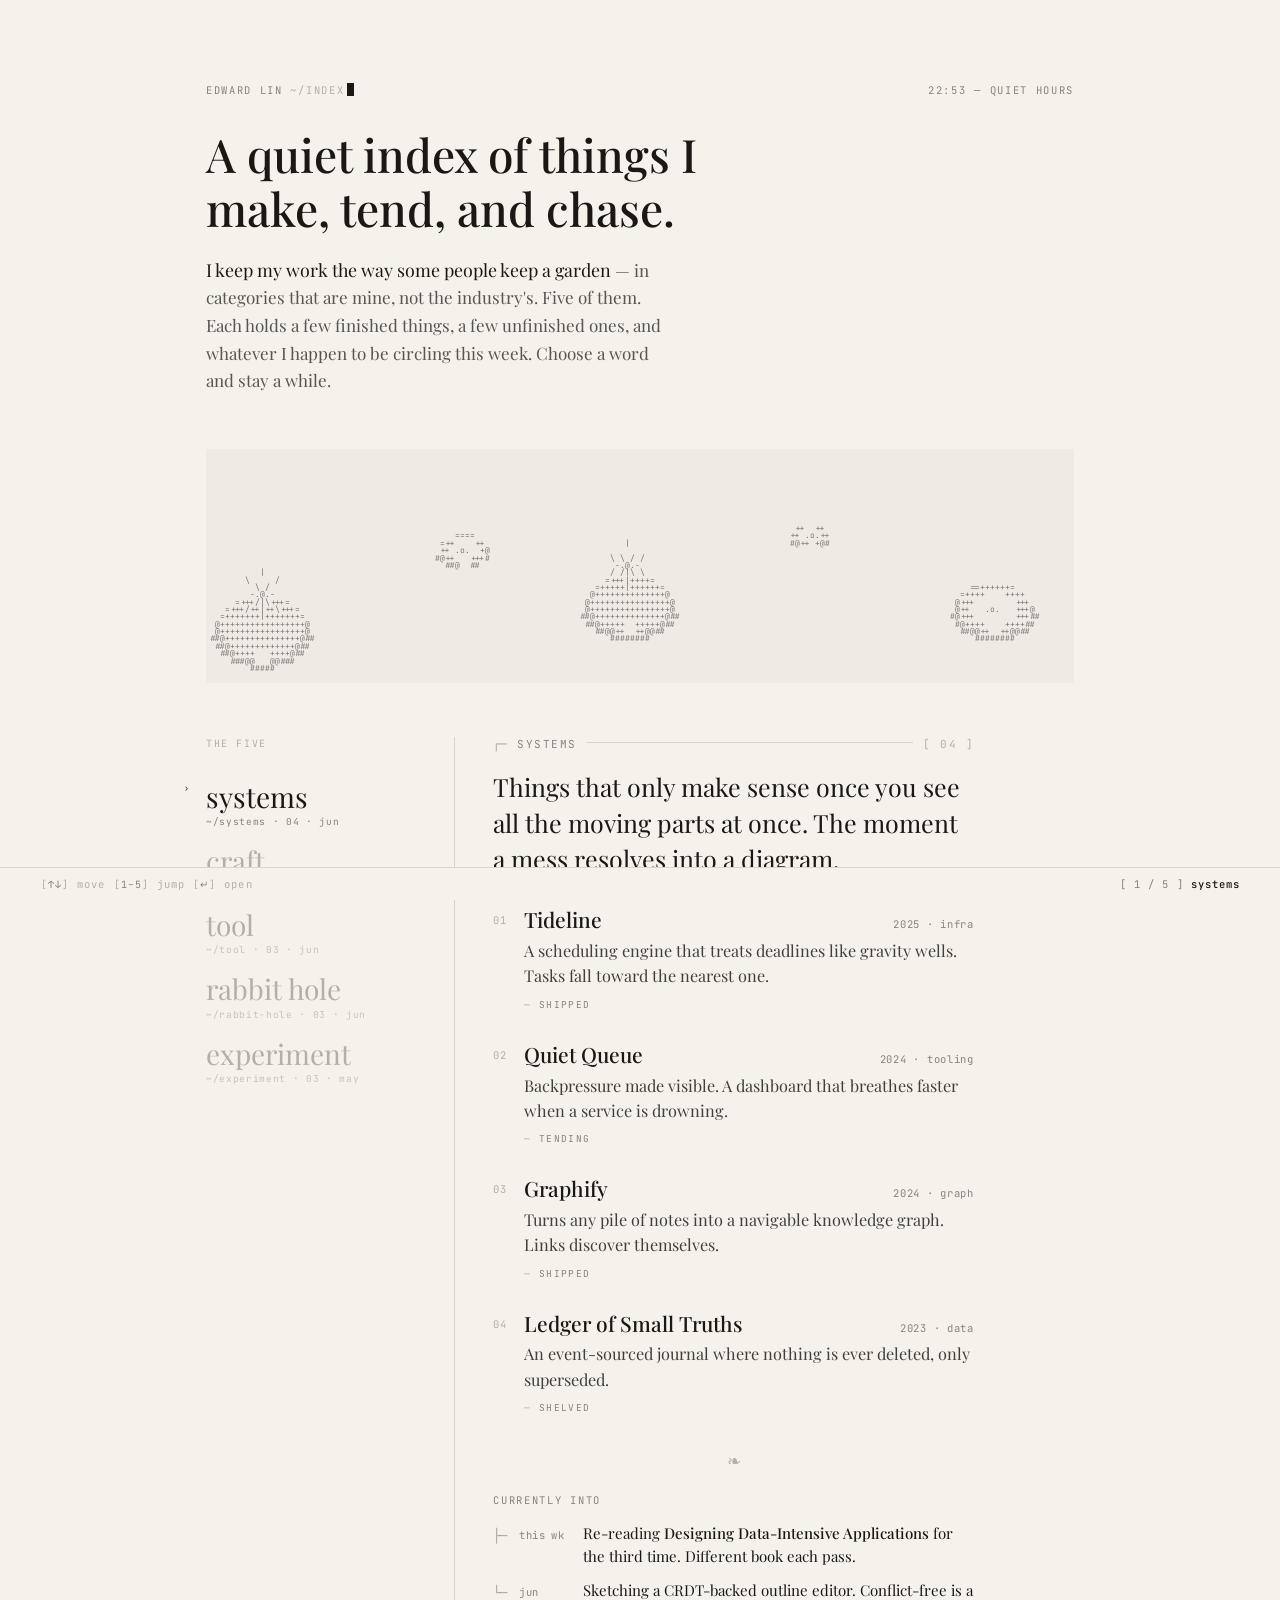
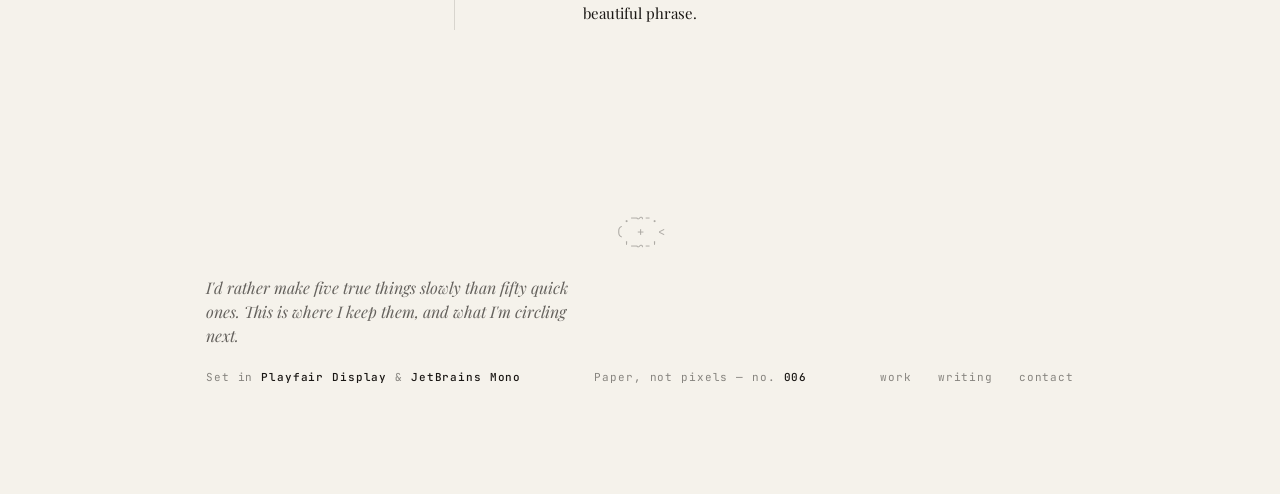
==== commit 28f6b73b: "Space the five pads evenly with a near-far zigzag" ====
--- a/pond.html
+++ b/pond.html
@@ -827,17 +827,17 @@
 
     const out = [];
     for (let i = 0; i < n; i++) {
-      const col = (i + 0.5) / n;                       // spread across the width…
-      const u = clamp(col + (rng() - 0.5) * (0.4 / n), 0.12, 0.88); // …with a little jitter
-      const near = i % 2 === 0;                        // alternate depth bands for variety
-      const v = clamp((near ? 0.70 : 0.44) + (rng() - 0.5) * 0.18, 0.30, 0.86);
+      const col = (i + 0.5) / n;                       // evenly spread across the width…
+      const u = clamp(col + (rng() - 0.5) * (0.16 / n), 0.10, 0.90); // …with only a hair of jitter so gaps stay even
+      const zig = i % 2 === 0 ? 0.74 : 0.42;           // zigzag near/far so the band fills top-to-bottom
+      const v = clamp(zig + (rng() - 0.5) * 0.12, 0.32, 0.86);
       const r = clamp(lerp(4.0, 8.6, v * v) * (0.9 + rng() * 0.3), 3.6, 8.8); // nearer = bigger
       const bloom = r >= 3.4 ? 1 : (rng() < 0.5 ? 1 : 0); // most pads: small flower or bud
       out.push({ u, v, r, ph: rng() * Math.PI * 2, rt: 30 + rng() * 200,
                  ox: 0, oy: 0, vx: 0, vy: 0, bloom });
     }
 
-    // relax: nudge overlapping pads apart in depth (a few cheap passes)
+    // relax: nudge overlapping pads apart (a few cheap passes)
     for (let pass = 0; pass < 6; pass++) {
       for (let i = 0; i < out.length; i++) {
         for (let j = i + 1; j < out.length; j++) {
@@ -847,8 +847,8 @@
           if (Math.abs(du) < su && Math.abs(dv) < sv) {
             const push = (sv - Math.abs(dv)) * 0.5 + 0.01;
             const dir = dv >= 0 ? 1 : -1;
-            a.v = clamp(a.v + dir * push, 0.30, 0.86);
-            b.v = clamp(b.v - dir * push, 0.30, 0.86);
+            a.v = clamp(a.v + dir * push, 0.32, 0.86);
+            b.v = clamp(b.v - dir * push, 0.32, 0.86);
           }
         }
       }
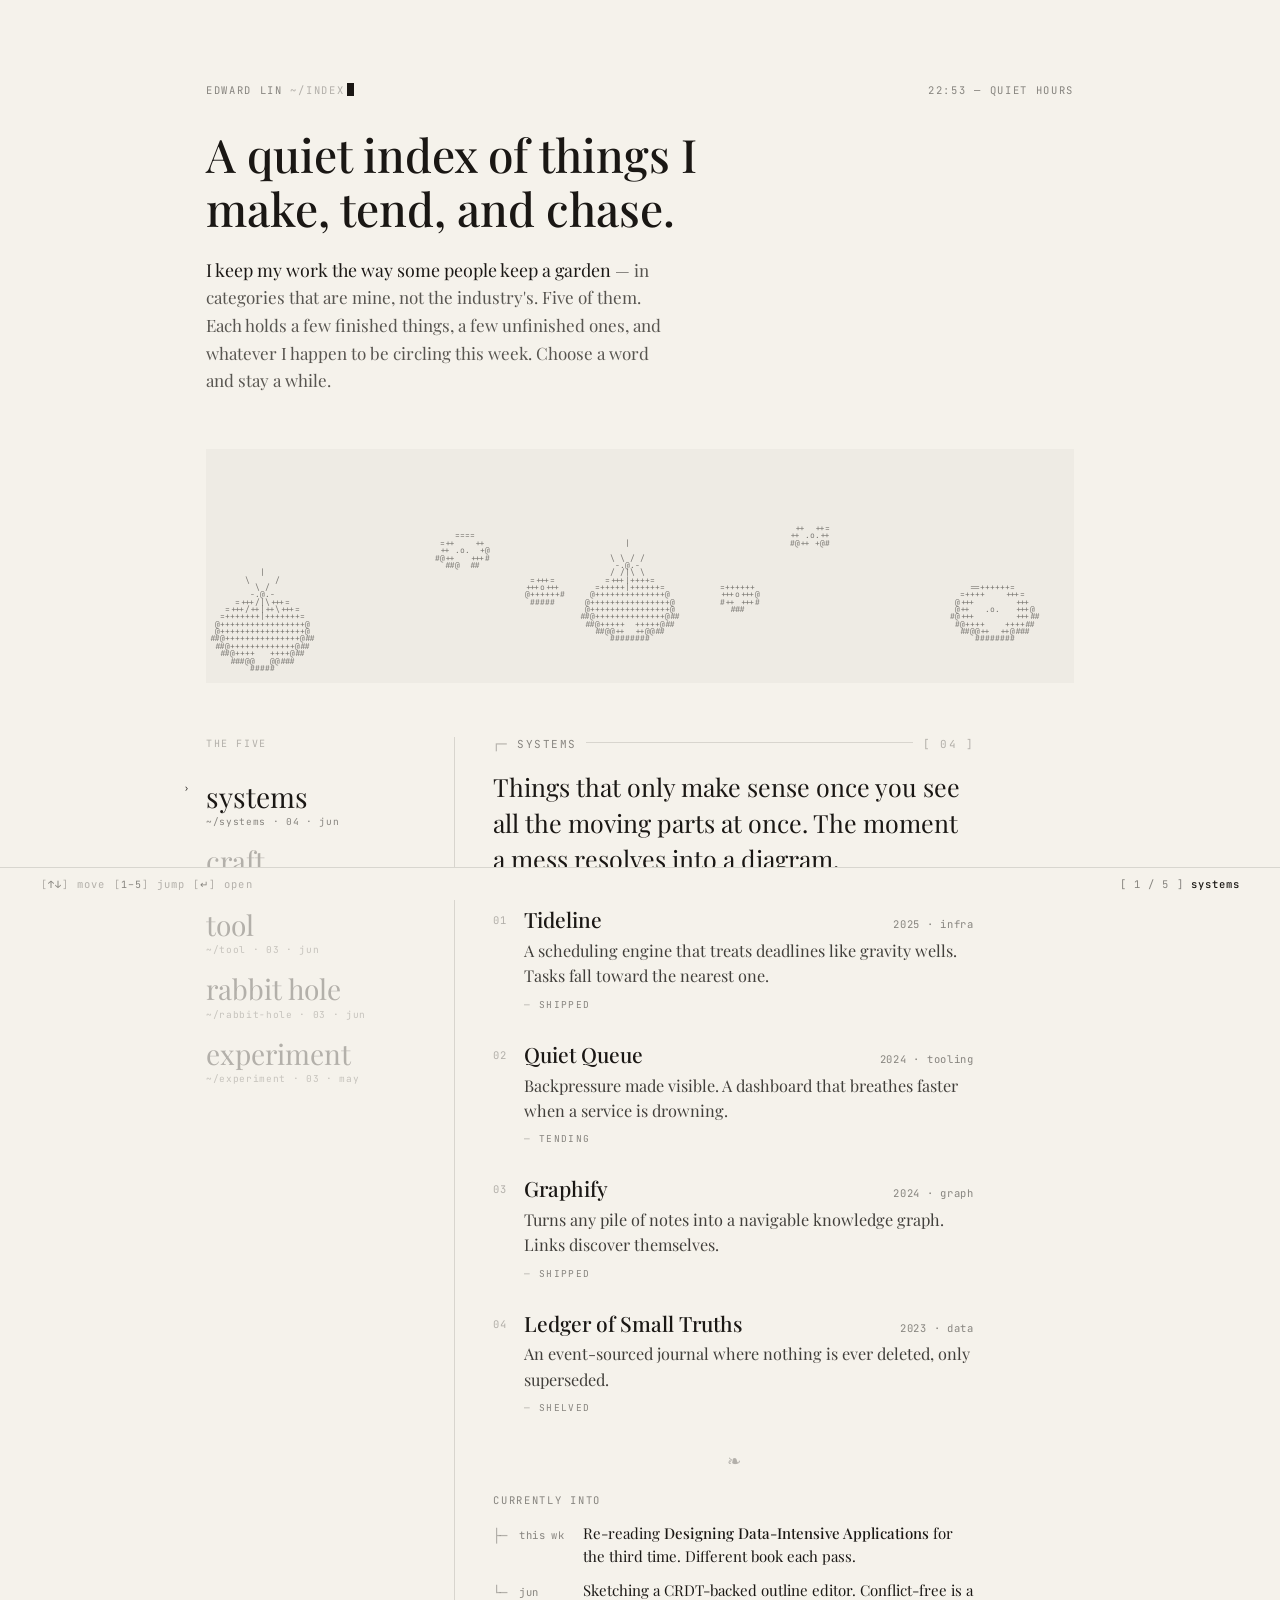
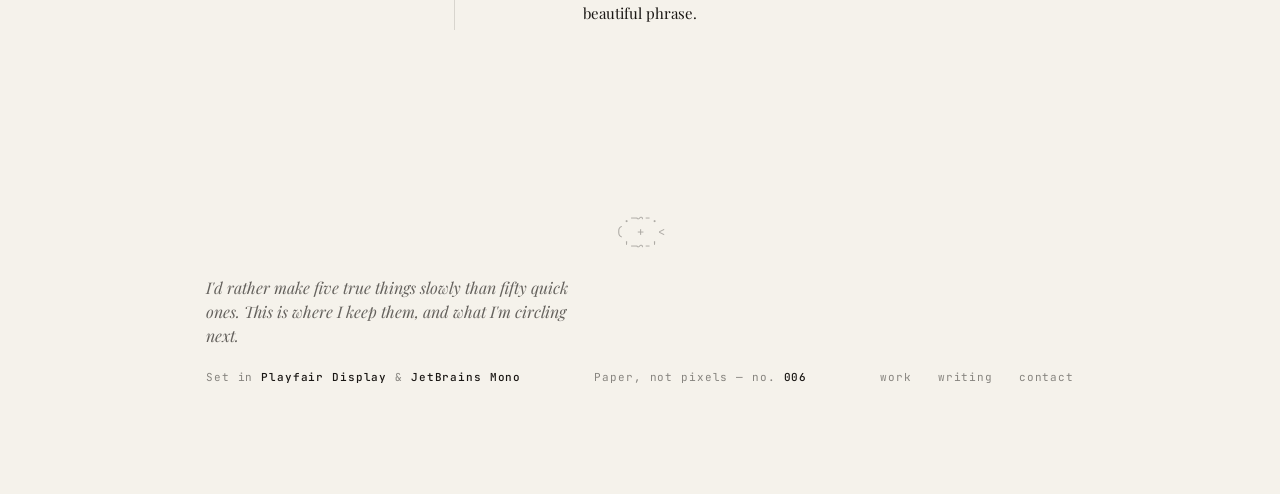
==== commit a48a1857: "Add two tiny decorative lily pads to fill the surface" ====
--- a/pond.html
+++ b/pond.html
@@ -863,6 +863,11 @@
   }
 
   const pads = makePads(PAD_COUNT, PAD_SEED);
+  // two tiny decorative lilies tucked into the gaps — pure surface detail, not part of the type system
+  pads.push(
+    { u: 0.37, v: 0.60, r: 3.0, ph: 1.3, rt: 80,  ox: 0, oy: 0, vx: 0, vy: 0, bloom: 0 },
+    { u: 0.63, v: 0.64, r: 3.2, ph: 4.1, rt: 130, ox: 0, oy: 0, vx: 0, vy: 0, bloom: 0 }
+  );
 
   // ---- pad drift tuning ----
   const PAD_PUSH = 0.0026;    // how hard a passing ripple shoves a pad — pads jostle in place, not sail away
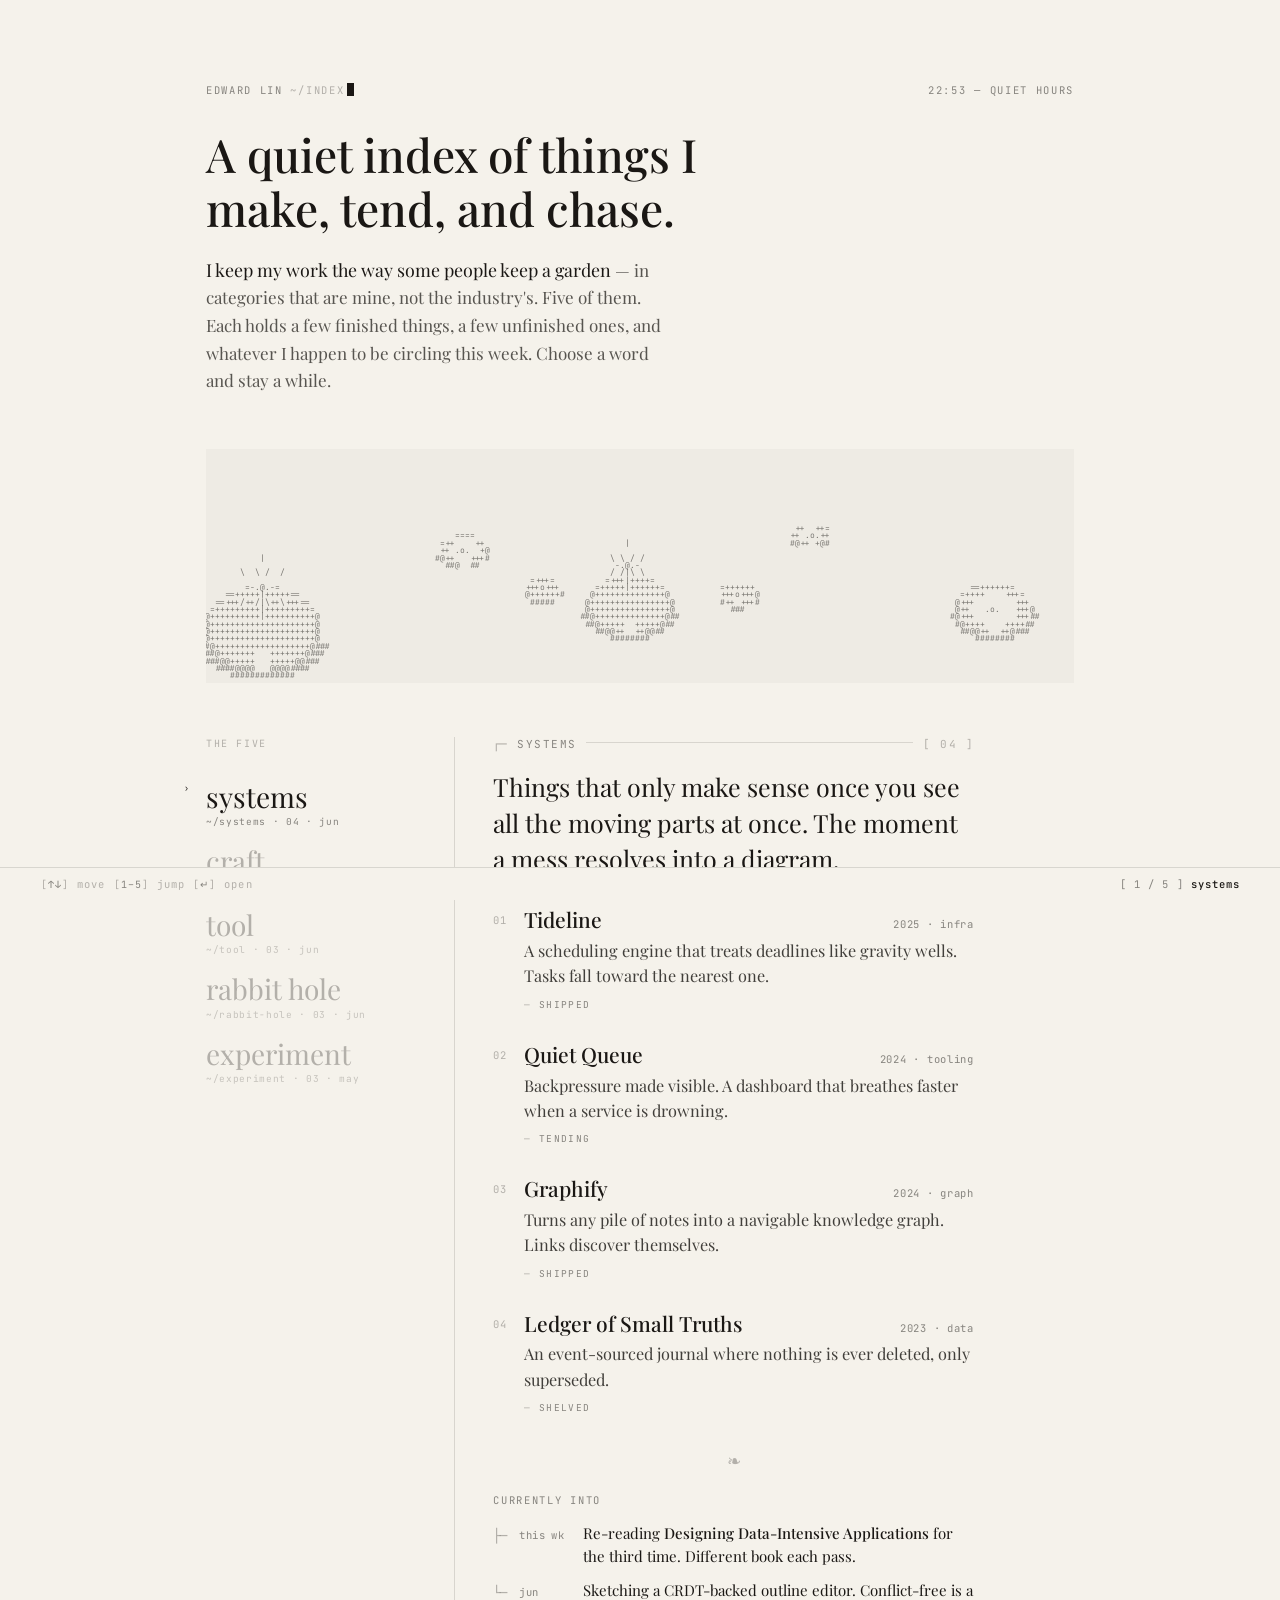
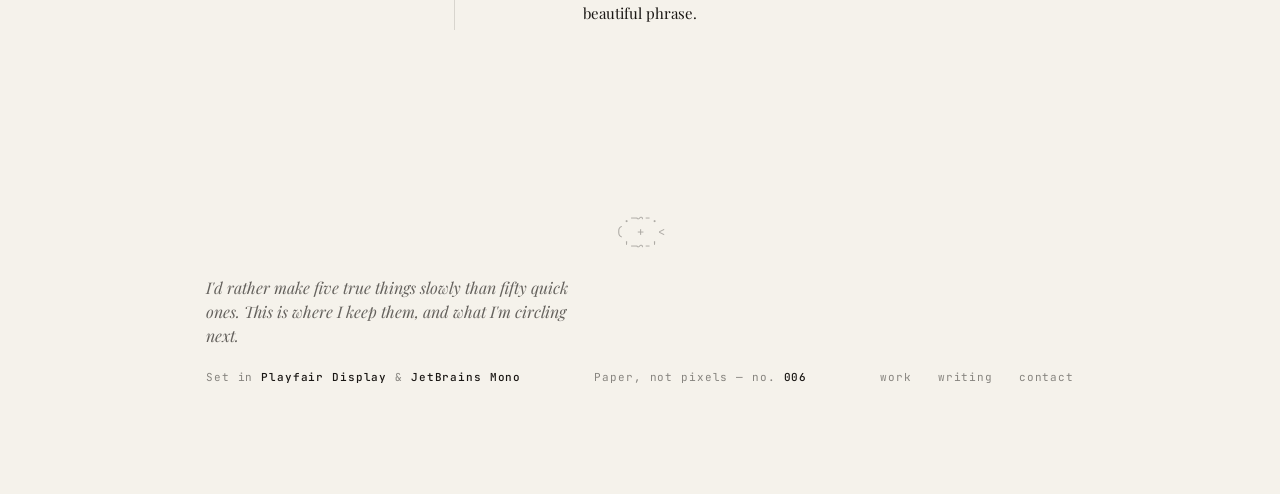
==== commit a3aea185: "Enlarge the far-left pad to anchor the corner" ====
--- a/pond.html
+++ b/pond.html
@@ -863,6 +863,9 @@
   }
 
   const pads = makePads(PAD_COUNT, PAD_SEED);
+  // make the far-left type pad the largest — anchors that corner of the pond
+  { let lm = 0; for (let i = 1; i < pads.length; i++) if (pads[i].u < pads[lm].u) lm = i;
+    pads[lm].r *= 1.28; }
   // two tiny decorative lilies tucked into the gaps — pure surface detail, not part of the type system
   pads.push(
     { u: 0.37, v: 0.60, r: 3.0, ph: 1.3, rt: 80,  ox: 0, oy: 0, vx: 0, vy: 0, bloom: 0 },
